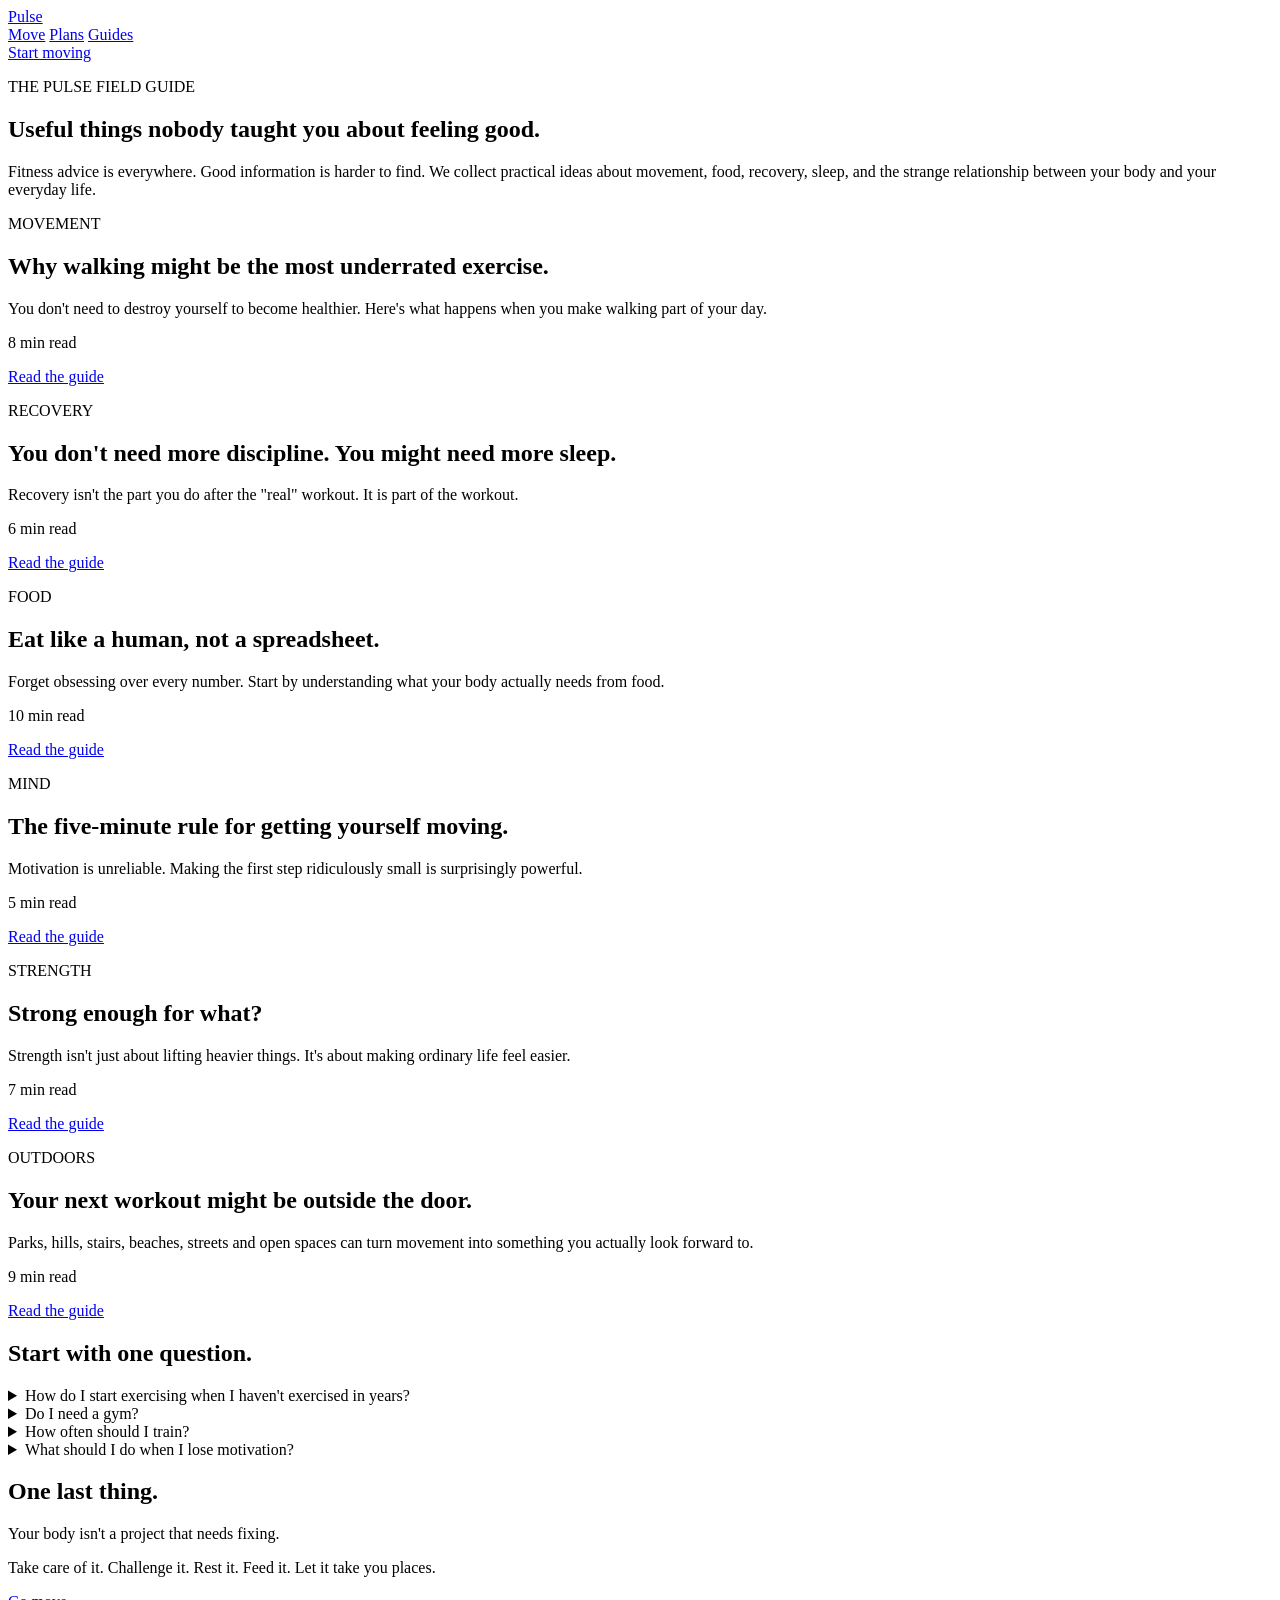
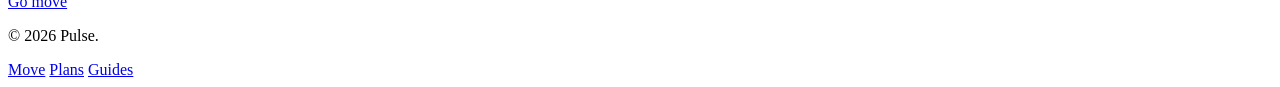
==== median-page/guides.html @ 2dcd07fc "add page move, plans & guide" ====
<!DOCTYPE html>
<html lang="en">
<head>
    <meta charset="UTF-8">
    <meta name="viewport" content="width=device-width, initial-scale=1.0">
    <title>Guides — Pulse</title>
</head>
<body>

    <header>
        <nav>
            <a href="index.html">Pulse</a>

            <div>
                <a href="move.html">Move</a>
                <a href="plans.html">Plans</a>
                <a href="guides.html">Guides</a>
            </div>

            <a href="plans.html">Start moving</a>
        </nav>
    </header>

    <main>

        <section>
            <p>THE PULSE FIELD GUIDE</p>
            <h1>Useful things nobody taught you about feeling good.</h1>
            <p>
                Fitness advice is everywhere. Good information is harder to find.
                We collect practical ideas about movement, food, recovery, sleep,
                and the strange relationship between your body and your everyday life.
            </p>
        </section>

        <section>
            <article>
                <p>MOVEMENT</p>
                <h2>Why walking might be the most underrated exercise.</h2>
                <p>
                    You don't need to destroy yourself to become healthier.
                    Here's what happens when you make walking part of your day.
                </p>
                <p>8 min read</p>
                <a href="#">Read the guide</a>
            </article>

            <article>
                <p>RECOVERY</p>
                <h2>You don't need more discipline. You might need more sleep.</h2>
                <p>
                    Recovery isn't the part you do after the "real" workout.
                    It is part of the workout.
                </p>
                <p>6 min read</p>
                <a href="#">Read the guide</a>
            </article>

            <article>
                <p>FOOD</p>
                <h2>Eat like a human, not a spreadsheet.</h2>
                <p>
                    Forget obsessing over every number. Start by understanding
                    what your body actually needs from food.
                </p>
                <p>10 min read</p>
                <a href="#">Read the guide</a>
            </article>

            <article>
                <p>MIND</p>
                <h2>The five-minute rule for getting yourself moving.</h2>
                <p>
                    Motivation is unreliable. Making the first step ridiculously
                    small is surprisingly powerful.
                </p>
                <p>5 min read</p>
                <a href="#">Read the guide</a>
            </article>

            <article>
                <p>STRENGTH</p>
                <h2>Strong enough for what?</h2>
                <p>
                    Strength isn't just about lifting heavier things.
                    It's about making ordinary life feel easier.
                </p>
                <p>7 min read</p>
                <a href="#">Read the guide</a>
            </article>

            <article>
                <p>OUTDOORS</p>
                <h2>Your next workout might be outside the door.</h2>
                <p>
                    Parks, hills, stairs, beaches, streets and open spaces
                    can turn movement into something you actually look forward to.
                </p>
                <p>9 min read</p>
                <a href="#">Read the guide</a>
            </article>
        </section>

        <section>
            <h2>Start with one question.</h2>

            <details>
                <summary>How do I start exercising when I haven't exercised in years?</summary>
                <p>
                    Start smaller than you think you need to. Walk, stretch,
                    explore basic movements, and gradually increase the amount
                    of activity your body can comfortably handle.
                </p>
            </details>

            <details>
                <summary>Do I need a gym?</summary>
                <p>
                    No. A gym can be useful, but strength, mobility, endurance,
                    and general movement can be developed in many different environments.
                </p>
            </details>

            <details>
                <summary>How often should I train?</summary>
                <p>
                    There isn't one schedule that works for everyone. Your available
                    time, experience, goals, recovery, and current fitness level all matter.
                </p>
            </details>

            <details>
                <summary>What should I do when I lose motivation?</summary>
                <p>
                    Make the next action smaller. Put on your shoes. Walk for five minutes.
                    Stretch while listening to a song. You don't have to feel motivated
                    before you begin.
                </p>
            </details>
        </section>

        <section>
            <h2>One last thing.</h2>
            <p>
                Your body isn't a project that needs fixing.
            </p>
            <p>
                Take care of it. Challenge it. Rest it. Feed it.
                Let it take you places.
            </p>

            <a href="move.html">Go move</a>
        </section>

    </main>

    <footer>
        <p>&copy; 2026 Pulse.</p>

        <nav>
            <a href="move.html">Move</a>
            <a href="plans.html">Plans</a>
            <a href="guides.html">Guides</a>
        </nav>
    </footer>

</body>
</html>
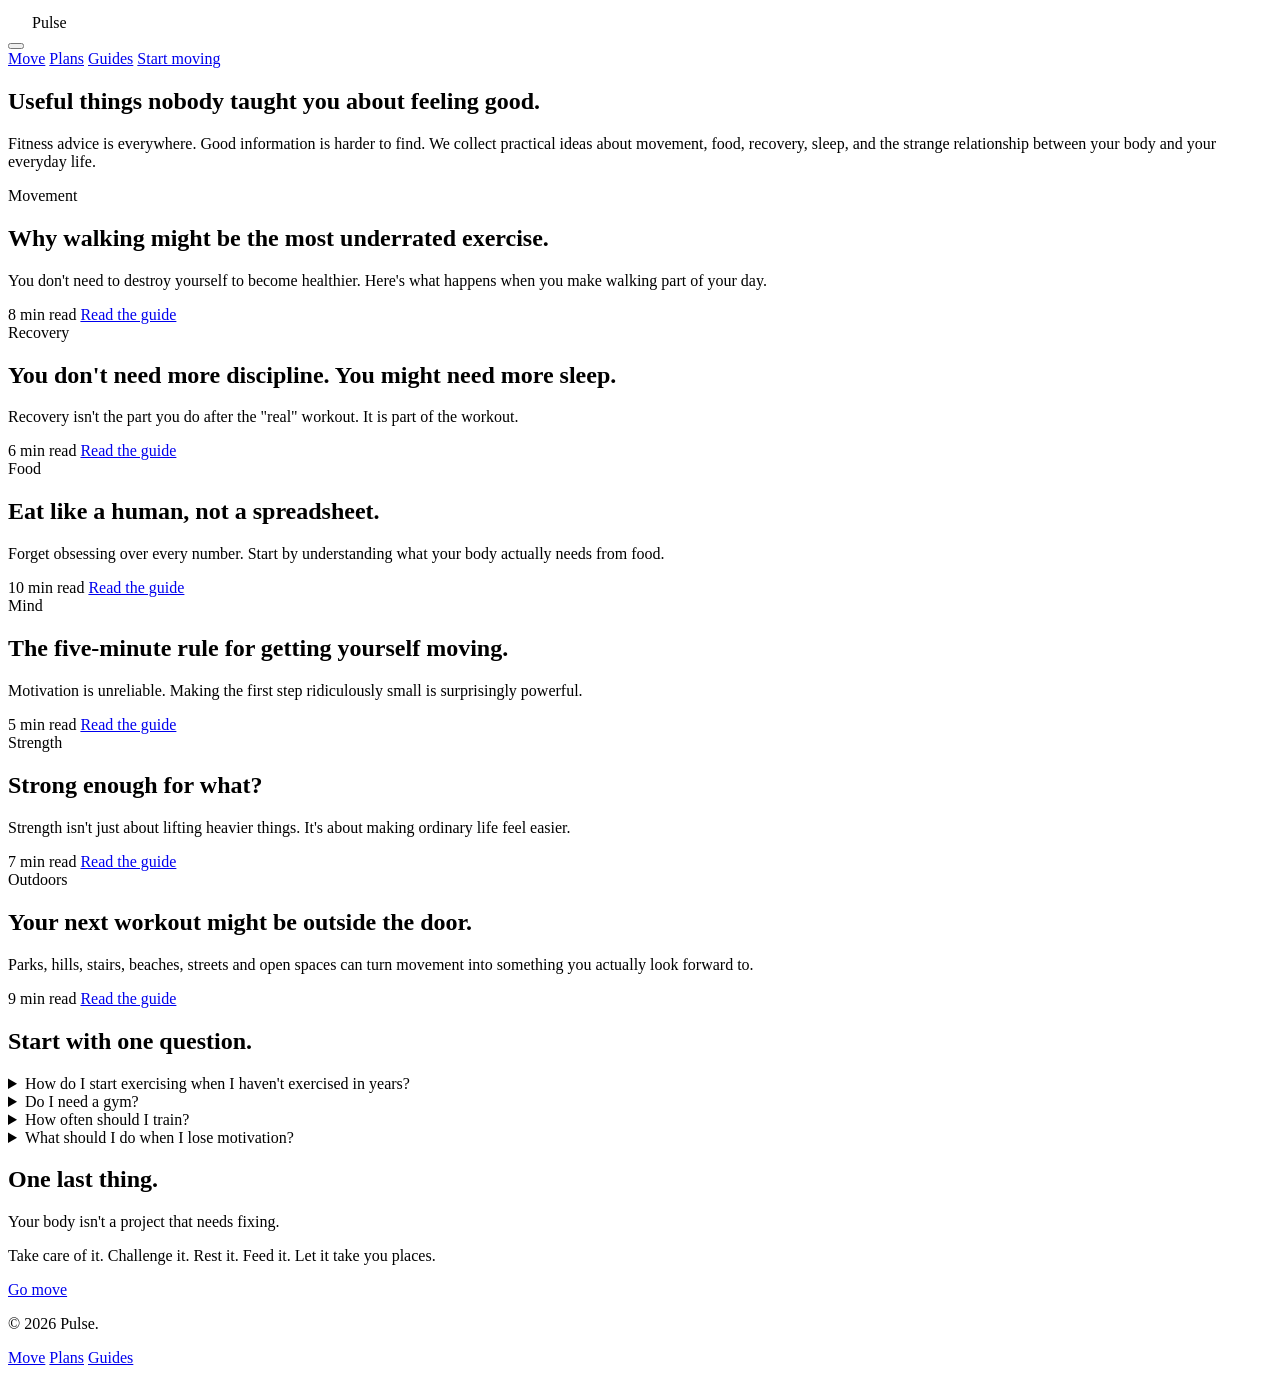
==== commit 2c923b31: "critique guides.html" ====
--- a/median-page/guides.html
+++ b/median-page/guides.html
@@ -4,159 +4,191 @@
     <meta charset="UTF-8">
     <meta name="viewport" content="width=device-width, initial-scale=1.0">
     <title>Guides — Pulse</title>
+    <link rel="preconnect" href="https://fonts.googleapis.com" />
+    <link rel="preconnect" href="https://fonts.gstatic.com" crossorigin />
+    <link href="https://fonts.googleapis.com/css2?family=Space+Grotesk:wght@500;700&family=Inter:wght@400;500;600&family=IBM+Plex+Mono:wght@500&display=swap" rel="stylesheet" />
+    <link rel="stylesheet" href="styles.css" />
 </head>
 <body>
 
-    <header>
+    <header class="wrap">
         <nav>
-            <a href="index.html">Pulse</a>
-
-            <div>
+      <div class="logo">
+        <svg width="20px" height="20px" viewBox="0 0 24 24" xmlns="http://www.w3.org/2000/svg" fill="none"><path stroke="#ffffff" stroke-linecap="round" stroke-linejoin="round" stroke-width="2" d="M3 12h4l3 7 4-14 3 7h4"/></svg>
+        Pulse
+      </div>
+
+            <button class="menu-toggle" aria-label="Toggle menu" aria-expanded="false">
+                <span></span>
+                <span></span>
+                <span></span>
+            </button>
+
+            <div class="nav-links">
                 <a href="move.html">Move</a>
                 <a href="plans.html">Plans</a>
-                <a href="guides.html">Guides</a>
-            </div>
-
-            <a href="plans.html">Start moving</a>
+                <a href="guides.html" aria-current="page">Guides</a>
+                <a href="plans.html" class="pill">Start moving</a>
+            </div>
         </nav>
     </header>
 
     <main>
 
-        <section>
-            <p>THE PULSE FIELD GUIDE</p>
-            <h1>Useful things nobody taught you about feeling good.</h1>
-            <p>
-                Fitness advice is everywhere. Good information is harder to find.
-                We collect practical ideas about movement, food, recovery, sleep,
-                and the strange relationship between your body and your everyday life.
-            </p>
-        </section>
-
-        <section>
-            <article>
-                <p>MOVEMENT</p>
-                <h2>Why walking might be the most underrated exercise.</h2>
+        <section class="hero">
+            <div class="wrap">
+                <h1>Useful things nobody taught you about feeling good.</h1>
                 <p>
-                    You don't need to destroy yourself to become healthier.
-                    Here's what happens when you make walking part of your day.
+                    Fitness advice is everywhere. Good information is harder to find.
+                    We collect practical ideas about movement, food, recovery, sleep,
+                    and the strange relationship between your body and your everyday life.
                 </p>
-                <p>8 min read</p>
-                <a href="#">Read the guide</a>
-            </article>
-
-            <article>
-                <p>RECOVERY</p>
-                <h2>You don't need more discipline. You might need more sleep.</h2>
+            </div>
+        </section>
+
+        <section class="wrap">
+            <div class="guides-grid">
+
+                <article class="guide-card guide-card--movement guide-card--featured">
+                    <span class="guide-card__category">Movement</span>
+                    <h2 class="guide-card__title">Why walking might be the most underrated exercise.</h2>
+                    <p class="guide-card__excerpt">
+                        You don't need to destroy yourself to become healthier.
+                        Here's what happens when you make walking part of your day.
+                    </p>
+                    <div class="guide-card__meta">
+                        <span class="guide-card__readtime">8 min read</span>
+                        <a href="#" class="guide-card__link">Read the guide</a>
+                    </div>
+                </article>
+
+                <article class="guide-card guide-card--recovery">
+                    <span class="guide-card__category">Recovery</span>
+                    <h2 class="guide-card__title">You don't need more discipline. You might need more sleep.</h2>
+                    <p class="guide-card__excerpt">
+                        Recovery isn't the part you do after the "real" workout.
+                        It is part of the workout.
+                    </p>
+                    <div class="guide-card__meta">
+                        <span class="guide-card__readtime">6 min read</span>
+                        <a href="#" class="guide-card__link">Read the guide</a>
+                    </div>
+                </article>
+
+                <article class="guide-card guide-card--food">
+                    <span class="guide-card__category">Food</span>
+                    <h2 class="guide-card__title">Eat like a human, not a spreadsheet.</h2>
+                    <p class="guide-card__excerpt">
+                        Forget obsessing over every number. Start by understanding
+                        what your body actually needs from food.
+                    </p>
+                    <div class="guide-card__meta">
+                        <span class="guide-card__readtime">10 min read</span>
+                        <a href="#" class="guide-card__link">Read the guide</a>
+                    </div>
+                </article>
+
+                <article class="guide-card guide-card--mind">
+                    <span class="guide-card__category">Mind</span>
+                    <h2 class="guide-card__title">The five-minute rule for getting yourself moving.</h2>
+                    <p class="guide-card__excerpt">
+                        Motivation is unreliable. Making the first step ridiculously
+                        small is surprisingly powerful.
+                    </p>
+                    <div class="guide-card__meta">
+                        <span class="guide-card__readtime">5 min read</span>
+                        <a href="#" class="guide-card__link">Read the guide</a>
+                    </div>
+                </article>
+
+                <article class="guide-card guide-card--strength">
+                    <span class="guide-card__category">Strength</span>
+                    <h2 class="guide-card__title">Strong enough for what?</h2>
+                    <p class="guide-card__excerpt">
+                        Strength isn't just about lifting heavier things.
+                        It's about making ordinary life feel easier.
+                    </p>
+                    <div class="guide-card__meta">
+                        <span class="guide-card__readtime">7 min read</span>
+                        <a href="#" class="guide-card__link">Read the guide</a>
+                    </div>
+                </article>
+
+                <article class="guide-card guide-card--outdoors">
+                    <span class="guide-card__category">Outdoors</span>
+                    <h2 class="guide-card__title">Your next workout might be outside the door.</h2>
+                    <p class="guide-card__excerpt">
+                        Parks, hills, stairs, beaches, streets and open spaces
+                        can turn movement into something you actually look forward to.
+                    </p>
+                    <div class="guide-card__meta">
+                        <span class="guide-card__readtime">9 min read</span>
+                        <a href="#" class="guide-card__link">Read the guide</a>
+                    </div>
+                </article>
+
+            </div>
+        </section>
+
+        <section class="faq-section">
+            <div class="wrap">
+                <h2>Start with one question.</h2>
+
+                <details class="faq-item">
+                    <summary>How do I start exercising when I haven't exercised in years?</summary>
+                    <p class="faq-item__answer">
+                        Start smaller than you think you need to. Walk, stretch,
+                        explore basic movements, and gradually increase the amount
+                        of activity your body can comfortably handle.
+                    </p>
+                </details>
+
+                <details class="faq-item">
+                    <summary>Do I need a gym?</summary>
+                    <p class="faq-item__answer">
+                        No. A gym can be useful, but strength, mobility, endurance,
+                        and general movement can be developed in many different environments.
+                    </p>
+                </details>
+
+                <details class="faq-item">
+                    <summary>How often should I train?</summary>
+                    <p class="faq-item__answer">
+                        There isn't one schedule that works for everyone. Your available
+                        time, experience, goals, recovery, and current fitness level all matter.
+                    </p>
+                </details>
+
+                <details class="faq-item">
+                    <summary>What should I do when I lose motivation?</summary>
+                    <p class="faq-item__answer">
+                        Make the next action smaller. Put on your shoes. Walk for five minutes.
+                        Stretch while listening to a song. You don't have to feel motivated
+                        before you begin.
+                    </p>
+                </details>
+            </div>
+        </section>
+
+        <section class="closing-section">
+            <div class="wrap">
+                <h2>One last thing.</h2>
+                <p class="highlight">
+                    Your body isn't a project that needs fixing.
+                </p>
                 <p>
-                    Recovery isn't the part you do after the "real" workout.
-                    It is part of the workout.
+                    Take care of it. Challenge it. Rest it. Feed it.
+                    Let it take you places.
                 </p>
-                <p>6 min read</p>
-                <a href="#">Read the guide</a>
-            </article>
-
-            <article>
-                <p>FOOD</p>
-                <h2>Eat like a human, not a spreadsheet.</h2>
-                <p>
-                    Forget obsessing over every number. Start by understanding
-                    what your body actually needs from food.
-                </p>
-                <p>10 min read</p>
-                <a href="#">Read the guide</a>
-            </article>
-
-            <article>
-                <p>MIND</p>
-                <h2>The five-minute rule for getting yourself moving.</h2>
-                <p>
-                    Motivation is unreliable. Making the first step ridiculously
-                    small is surprisingly powerful.
-                </p>
-                <p>5 min read</p>
-                <a href="#">Read the guide</a>
-            </article>
-
-            <article>
-                <p>STRENGTH</p>
-                <h2>Strong enough for what?</h2>
-                <p>
-                    Strength isn't just about lifting heavier things.
-                    It's about making ordinary life feel easier.
-                </p>
-                <p>7 min read</p>
-                <a href="#">Read the guide</a>
-            </article>
-
-            <article>
-                <p>OUTDOORS</p>
-                <h2>Your next workout might be outside the door.</h2>
-                <p>
-                    Parks, hills, stairs, beaches, streets and open spaces
-                    can turn movement into something you actually look forward to.
-                </p>
-                <p>9 min read</p>
-                <a href="#">Read the guide</a>
-            </article>
-        </section>
-
-        <section>
-            <h2>Start with one question.</h2>
-
-            <details>
-                <summary>How do I start exercising when I haven't exercised in years?</summary>
-                <p>
-                    Start smaller than you think you need to. Walk, stretch,
-                    explore basic movements, and gradually increase the amount
-                    of activity your body can comfortably handle.
-                </p>
-            </details>
-
-            <details>
-                <summary>Do I need a gym?</summary>
-                <p>
-                    No. A gym can be useful, but strength, mobility, endurance,
-                    and general movement can be developed in many different environments.
-                </p>
-            </details>
-
-            <details>
-                <summary>How often should I train?</summary>
-                <p>
-                    There isn't one schedule that works for everyone. Your available
-                    time, experience, goals, recovery, and current fitness level all matter.
-                </p>
-            </details>
-
-            <details>
-                <summary>What should I do when I lose motivation?</summary>
-                <p>
-                    Make the next action smaller. Put on your shoes. Walk for five minutes.
-                    Stretch while listening to a song. You don't have to feel motivated
-                    before you begin.
-                </p>
-            </details>
-        </section>
-
-        <section>
-            <h2>One last thing.</h2>
-            <p>
-                Your body isn't a project that needs fixing.
-            </p>
-            <p>
-                Take care of it. Challenge it. Rest it. Feed it.
-                Let it take you places.
-            </p>
-
-            <a href="move.html">Go move</a>
+
+                <a href="move.html" class="pill">Go move</a>
+            </div>
         </section>
 
     </main>
 
-    <footer>
+    <footer class="wrap">
         <p>&copy; 2026 Pulse.</p>
-
         <nav>
             <a href="move.html">Move</a>
             <a href="plans.html">Plans</a>
@@ -164,5 +196,30 @@
         </nav>
     </footer>
 
+    <script>
+        const toggle = document.querySelector('.menu-toggle');
+        const navLinks = document.querySelector('.nav-links');
+        
+        toggle.addEventListener('click', () => {
+            const isOpen = toggle.getAttribute('aria-expanded') === 'true';
+            toggle.setAttribute('aria-expanded', !isOpen);
+            navLinks.classList.toggle('open');
+        });
+
+        document.addEventListener('click', (e) => {
+            if (!toggle.contains(e.target) && !navLinks.contains(e.target)) {
+                toggle.setAttribute('aria-expanded', 'false');
+                navLinks.classList.remove('open');
+            }
+        });
+
+        document.addEventListener('keydown', (e) => {
+            if (e.key === 'Escape') {
+                toggle.setAttribute('aria-expanded', 'false');
+                navLinks.classList.remove('open');
+            }
+        });
+    </script>
+
 </body>
 </html>
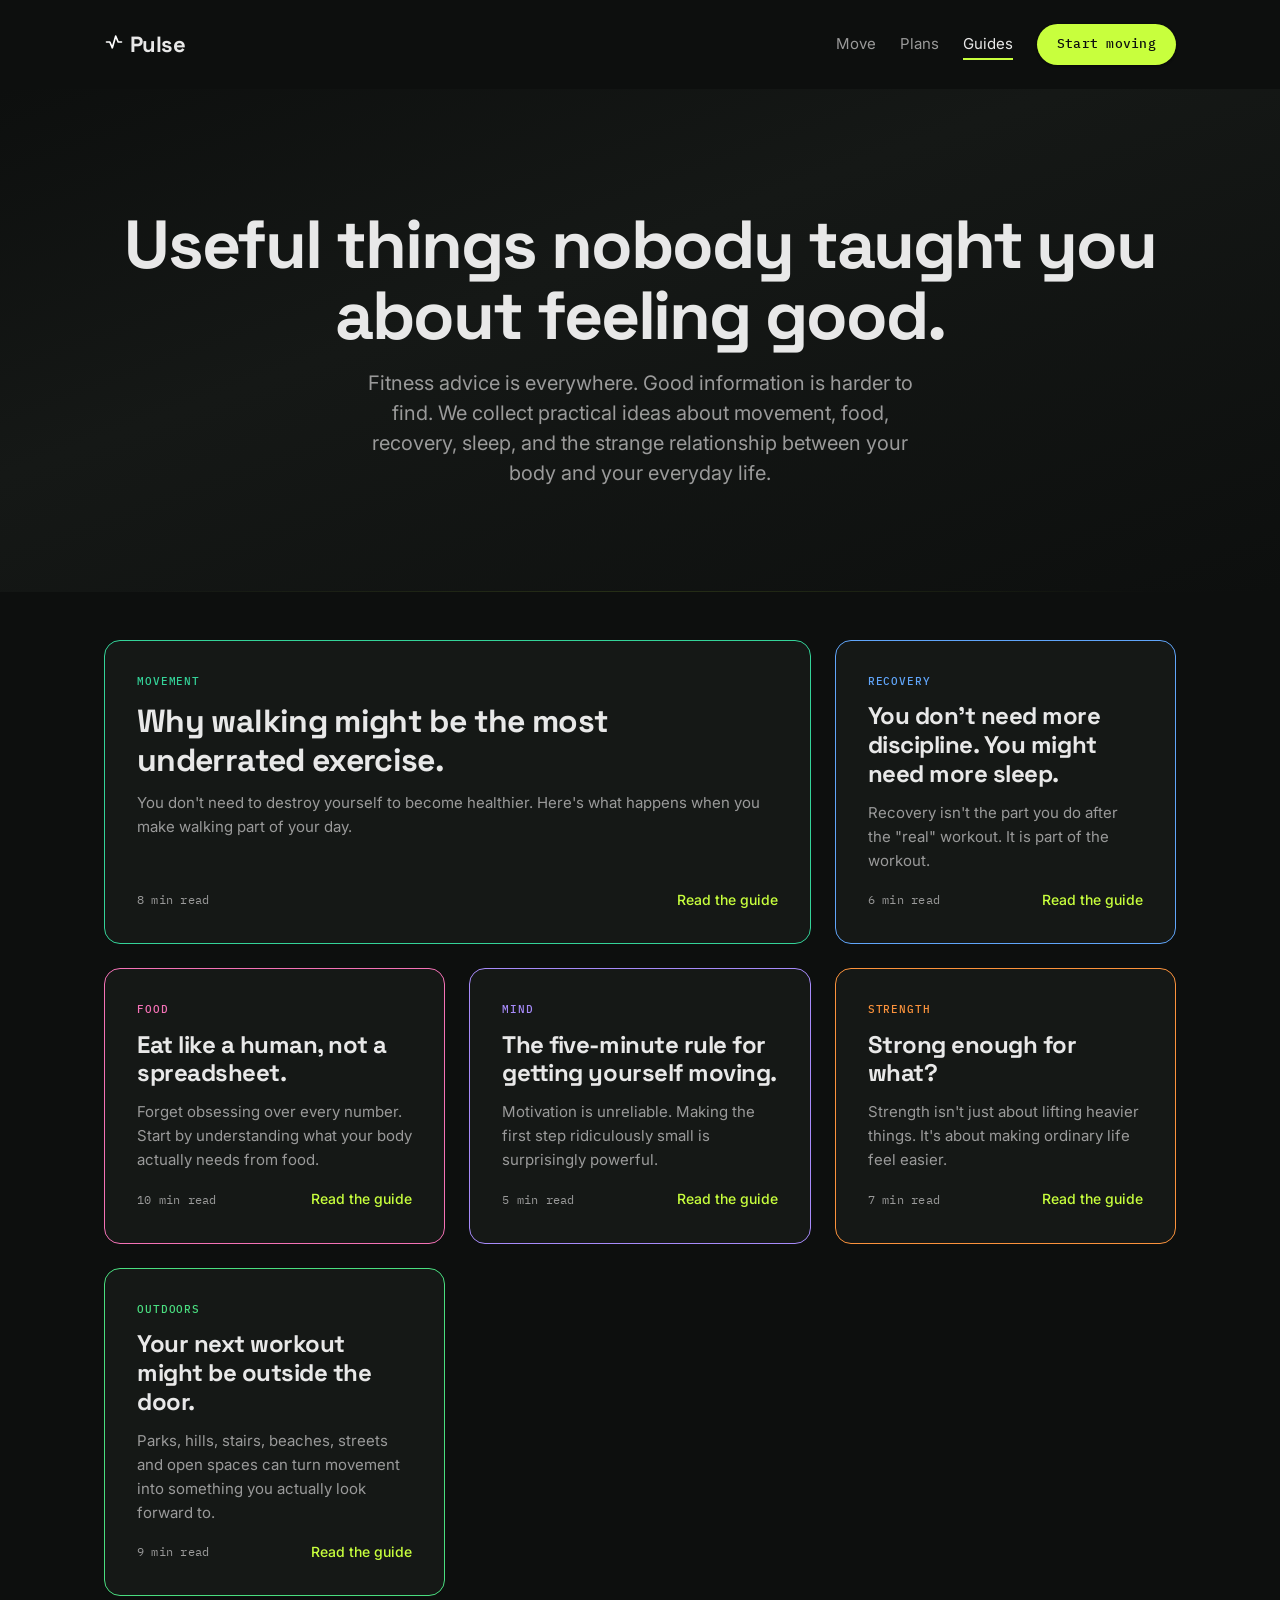
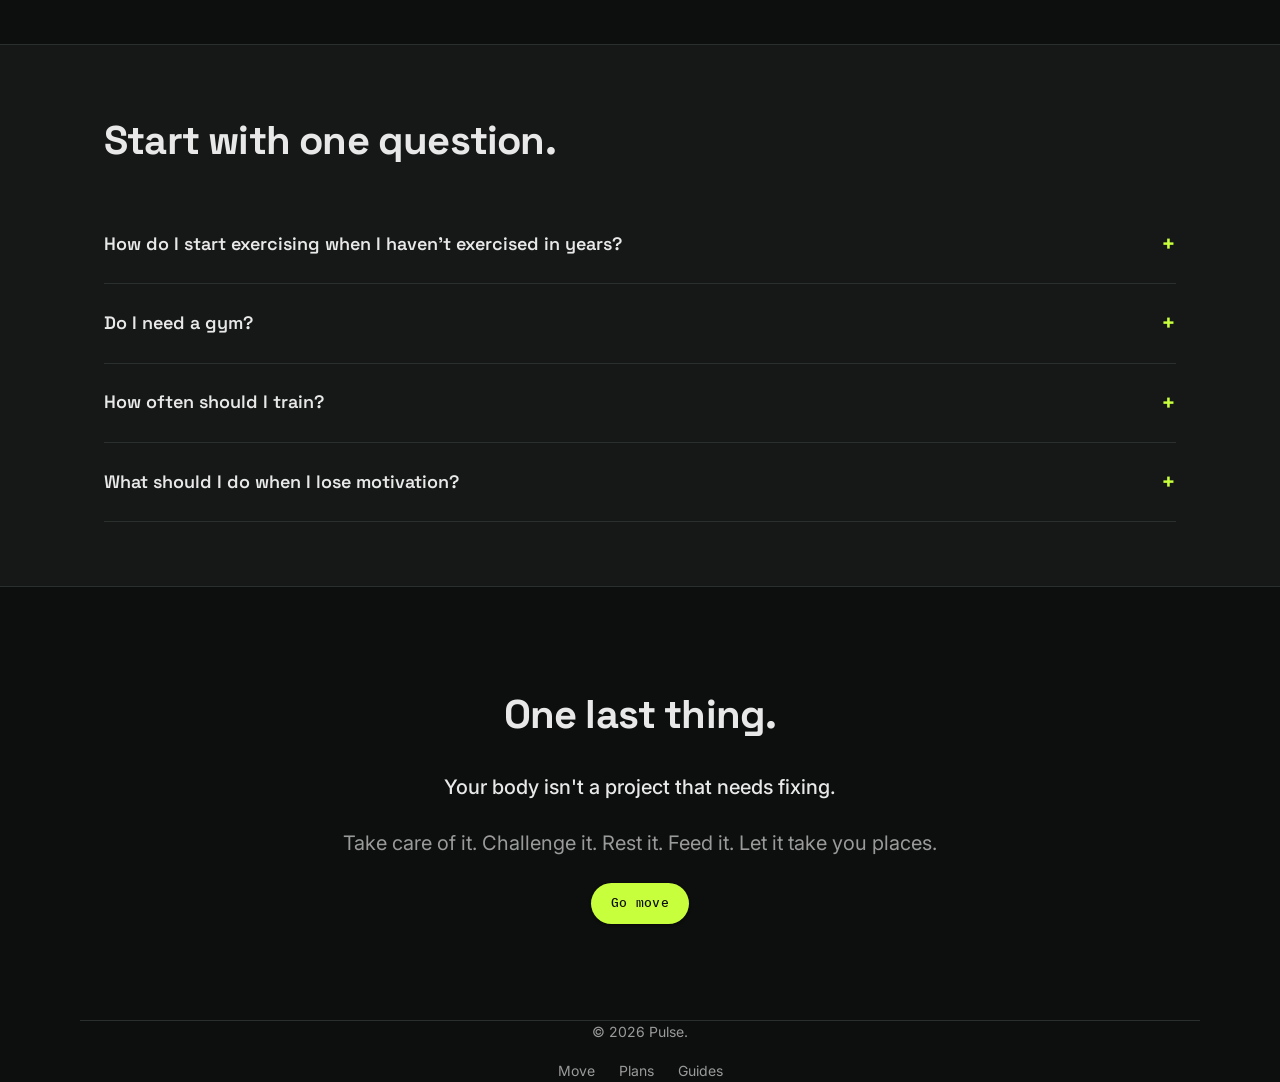
==== commit 1435ed8a: "pages navigation" ====
--- a/median-page/guides.html
+++ b/median-page/guides.html
@@ -1,225 +1,253 @@
-<!DOCTYPE html>
+<!doctype html>
 <html lang="en">
-<head>
-    <meta charset="UTF-8">
-    <meta name="viewport" content="width=device-width, initial-scale=1.0">
+  <head>
+    <meta charset="UTF-8" />
+    <meta name="viewport" content="width=device-width, initial-scale=1.0" />
     <title>Guides — Pulse</title>
     <link rel="preconnect" href="https://fonts.googleapis.com" />
     <link rel="preconnect" href="https://fonts.gstatic.com" crossorigin />
-    <link href="https://fonts.googleapis.com/css2?family=Space+Grotesk:wght@500;700&family=Inter:wght@400;500;600&family=IBM+Plex+Mono:wght@500&display=swap" rel="stylesheet" />
+    <link
+      href="https://fonts.googleapis.com/css2?family=Space+Grotesk:wght@500;700&family=Inter:wght@400;500;600&family=IBM+Plex+Mono:wght@500&display=swap"
+      rel="stylesheet"
+    />
     <link rel="stylesheet" href="styles.css" />
-</head>
-<body>
-
+  </head>
+  <body>
     <header class="wrap">
-        <nav>
-      <div class="logo">
-        <svg width="20px" height="20px" viewBox="0 0 24 24" xmlns="http://www.w3.org/2000/svg" fill="none"><path stroke="#ffffff" stroke-linecap="round" stroke-linejoin="round" stroke-width="2" d="M3 12h4l3 7 4-14 3 7h4"/></svg>
-        Pulse
-      </div>
-
-            <button class="menu-toggle" aria-label="Toggle menu" aria-expanded="false">
-                <span></span>
-                <span></span>
-                <span></span>
-            </button>
-
-            <div class="nav-links">
-                <a href="move.html">Move</a>
-                <a href="plans.html">Plans</a>
-                <a href="guides.html" aria-current="page">Guides</a>
-                <a href="plans.html" class="pill">Start moving</a>
-            </div>
-        </nav>
+      <nav>
+        <a href="index.html">
+          <div class="logo">
+            <svg
+              width="20px"
+              height="20px"
+              viewBox="0 0 24 24"
+              xmlns="http://www.w3.org/2000/svg"
+              fill="none"
+            >
+              <path
+                stroke="#ffffff"
+                stroke-linecap="round"
+                stroke-linejoin="round"
+                stroke-width="2"
+                d="M3 12h4l3 7 4-14 3 7h4"
+              />
+            </svg>
+            Pulse
+          </div>
+        </a>
+
+        <button
+          class="menu-toggle"
+          aria-label="Toggle menu"
+          aria-expanded="false"
+        >
+          <span></span>
+          <span></span>
+          <span></span>
+        </button>
+
+        <div class="nav-links">
+          <a href="move.html">Move</a>
+          <a href="plans.html">Plans</a>
+          <a href="guides.html" aria-current="page">Guides</a>
+          <a href="plans.html" class="pill">Start moving</a>
+        </div>
+      </nav>
     </header>
 
     <main>
-
-        <section class="hero">
-            <div class="wrap">
-                <h1>Useful things nobody taught you about feeling good.</h1>
-                <p>
-                    Fitness advice is everywhere. Good information is harder to find.
-                    We collect practical ideas about movement, food, recovery, sleep,
-                    and the strange relationship between your body and your everyday life.
-                </p>
-            </div>
-        </section>
-
-        <section class="wrap">
-            <div class="guides-grid">
-
-                <article class="guide-card guide-card--movement guide-card--featured">
-                    <span class="guide-card__category">Movement</span>
-                    <h2 class="guide-card__title">Why walking might be the most underrated exercise.</h2>
-                    <p class="guide-card__excerpt">
-                        You don't need to destroy yourself to become healthier.
-                        Here's what happens when you make walking part of your day.
-                    </p>
-                    <div class="guide-card__meta">
-                        <span class="guide-card__readtime">8 min read</span>
-                        <a href="#" class="guide-card__link">Read the guide</a>
-                    </div>
-                </article>
-
-                <article class="guide-card guide-card--recovery">
-                    <span class="guide-card__category">Recovery</span>
-                    <h2 class="guide-card__title">You don't need more discipline. You might need more sleep.</h2>
-                    <p class="guide-card__excerpt">
-                        Recovery isn't the part you do after the "real" workout.
-                        It is part of the workout.
-                    </p>
-                    <div class="guide-card__meta">
-                        <span class="guide-card__readtime">6 min read</span>
-                        <a href="#" class="guide-card__link">Read the guide</a>
-                    </div>
-                </article>
-
-                <article class="guide-card guide-card--food">
-                    <span class="guide-card__category">Food</span>
-                    <h2 class="guide-card__title">Eat like a human, not a spreadsheet.</h2>
-                    <p class="guide-card__excerpt">
-                        Forget obsessing over every number. Start by understanding
-                        what your body actually needs from food.
-                    </p>
-                    <div class="guide-card__meta">
-                        <span class="guide-card__readtime">10 min read</span>
-                        <a href="#" class="guide-card__link">Read the guide</a>
-                    </div>
-                </article>
-
-                <article class="guide-card guide-card--mind">
-                    <span class="guide-card__category">Mind</span>
-                    <h2 class="guide-card__title">The five-minute rule for getting yourself moving.</h2>
-                    <p class="guide-card__excerpt">
-                        Motivation is unreliable. Making the first step ridiculously
-                        small is surprisingly powerful.
-                    </p>
-                    <div class="guide-card__meta">
-                        <span class="guide-card__readtime">5 min read</span>
-                        <a href="#" class="guide-card__link">Read the guide</a>
-                    </div>
-                </article>
-
-                <article class="guide-card guide-card--strength">
-                    <span class="guide-card__category">Strength</span>
-                    <h2 class="guide-card__title">Strong enough for what?</h2>
-                    <p class="guide-card__excerpt">
-                        Strength isn't just about lifting heavier things.
-                        It's about making ordinary life feel easier.
-                    </p>
-                    <div class="guide-card__meta">
-                        <span class="guide-card__readtime">7 min read</span>
-                        <a href="#" class="guide-card__link">Read the guide</a>
-                    </div>
-                </article>
-
-                <article class="guide-card guide-card--outdoors">
-                    <span class="guide-card__category">Outdoors</span>
-                    <h2 class="guide-card__title">Your next workout might be outside the door.</h2>
-                    <p class="guide-card__excerpt">
-                        Parks, hills, stairs, beaches, streets and open spaces
-                        can turn movement into something you actually look forward to.
-                    </p>
-                    <div class="guide-card__meta">
-                        <span class="guide-card__readtime">9 min read</span>
-                        <a href="#" class="guide-card__link">Read the guide</a>
-                    </div>
-                </article>
-
-            </div>
-        </section>
-
-        <section class="faq-section">
-            <div class="wrap">
-                <h2>Start with one question.</h2>
-
-                <details class="faq-item">
-                    <summary>How do I start exercising when I haven't exercised in years?</summary>
-                    <p class="faq-item__answer">
-                        Start smaller than you think you need to. Walk, stretch,
-                        explore basic movements, and gradually increase the amount
-                        of activity your body can comfortably handle.
-                    </p>
-                </details>
-
-                <details class="faq-item">
-                    <summary>Do I need a gym?</summary>
-                    <p class="faq-item__answer">
-                        No. A gym can be useful, but strength, mobility, endurance,
-                        and general movement can be developed in many different environments.
-                    </p>
-                </details>
-
-                <details class="faq-item">
-                    <summary>How often should I train?</summary>
-                    <p class="faq-item__answer">
-                        There isn't one schedule that works for everyone. Your available
-                        time, experience, goals, recovery, and current fitness level all matter.
-                    </p>
-                </details>
-
-                <details class="faq-item">
-                    <summary>What should I do when I lose motivation?</summary>
-                    <p class="faq-item__answer">
-                        Make the next action smaller. Put on your shoes. Walk for five minutes.
-                        Stretch while listening to a song. You don't have to feel motivated
-                        before you begin.
-                    </p>
-                </details>
-            </div>
-        </section>
-
-        <section class="closing-section">
-            <div class="wrap">
-                <h2>One last thing.</h2>
-                <p class="highlight">
-                    Your body isn't a project that needs fixing.
-                </p>
-                <p>
-                    Take care of it. Challenge it. Rest it. Feed it.
-                    Let it take you places.
-                </p>
-
-                <a href="move.html" class="pill">Go move</a>
-            </div>
-        </section>
-
+      <section class="hero">
+        <div class="wrap">
+          <h1>Useful things nobody taught you about feeling good.</h1>
+          <p>
+            Fitness advice is everywhere. Good information is harder to find. We
+            collect practical ideas about movement, food, recovery, sleep, and
+            the strange relationship between your body and your everyday life.
+          </p>
+        </div>
+      </section>
+
+      <section class="wrap">
+        <div class="guides-grid">
+          <article class="guide-card guide-card--movement guide-card--featured">
+            <span class="guide-card__category">Movement</span>
+            <h2 class="guide-card__title">
+              Why walking might be the most underrated exercise.
+            </h2>
+            <p class="guide-card__excerpt">
+              You don't need to destroy yourself to become healthier. Here's
+              what happens when you make walking part of your day.
+            </p>
+            <div class="guide-card__meta">
+              <span class="guide-card__readtime">8 min read</span>
+              <a href="#" class="guide-card__link">Read the guide</a>
+            </div>
+          </article>
+
+          <article class="guide-card guide-card--recovery">
+            <span class="guide-card__category">Recovery</span>
+            <h2 class="guide-card__title">
+              You don't need more discipline. You might need more sleep.
+            </h2>
+            <p class="guide-card__excerpt">
+              Recovery isn't the part you do after the "real" workout. It is
+              part of the workout.
+            </p>
+            <div class="guide-card__meta">
+              <span class="guide-card__readtime">6 min read</span>
+              <a href="#" class="guide-card__link">Read the guide</a>
+            </div>
+          </article>
+
+          <article class="guide-card guide-card--food">
+            <span class="guide-card__category">Food</span>
+            <h2 class="guide-card__title">
+              Eat like a human, not a spreadsheet.
+            </h2>
+            <p class="guide-card__excerpt">
+              Forget obsessing over every number. Start by understanding what
+              your body actually needs from food.
+            </p>
+            <div class="guide-card__meta">
+              <span class="guide-card__readtime">10 min read</span>
+              <a href="#" class="guide-card__link">Read the guide</a>
+            </div>
+          </article>
+
+          <article class="guide-card guide-card--mind">
+            <span class="guide-card__category">Mind</span>
+            <h2 class="guide-card__title">
+              The five-minute rule for getting yourself moving.
+            </h2>
+            <p class="guide-card__excerpt">
+              Motivation is unreliable. Making the first step ridiculously small
+              is surprisingly powerful.
+            </p>
+            <div class="guide-card__meta">
+              <span class="guide-card__readtime">5 min read</span>
+              <a href="#" class="guide-card__link">Read the guide</a>
+            </div>
+          </article>
+
+          <article class="guide-card guide-card--strength">
+            <span class="guide-card__category">Strength</span>
+            <h2 class="guide-card__title">Strong enough for what?</h2>
+            <p class="guide-card__excerpt">
+              Strength isn't just about lifting heavier things. It's about
+              making ordinary life feel easier.
+            </p>
+            <div class="guide-card__meta">
+              <span class="guide-card__readtime">7 min read</span>
+              <a href="#" class="guide-card__link">Read the guide</a>
+            </div>
+          </article>
+
+          <article class="guide-card guide-card--outdoors">
+            <span class="guide-card__category">Outdoors</span>
+            <h2 class="guide-card__title">
+              Your next workout might be outside the door.
+            </h2>
+            <p class="guide-card__excerpt">
+              Parks, hills, stairs, beaches, streets and open spaces can turn
+              movement into something you actually look forward to.
+            </p>
+            <div class="guide-card__meta">
+              <span class="guide-card__readtime">9 min read</span>
+              <a href="#" class="guide-card__link">Read the guide</a>
+            </div>
+          </article>
+        </div>
+      </section>
+
+      <section class="faq-section">
+        <div class="wrap">
+          <h2>Start with one question.</h2>
+
+          <details class="faq-item">
+            <summary>
+              How do I start exercising when I haven't exercised in years?
+            </summary>
+            <p class="faq-item__answer">
+              Start smaller than you think you need to. Walk, stretch, explore
+              basic movements, and gradually increase the amount of activity
+              your body can comfortably handle.
+            </p>
+          </details>
+
+          <details class="faq-item">
+            <summary>Do I need a gym?</summary>
+            <p class="faq-item__answer">
+              No. A gym can be useful, but strength, mobility, endurance, and
+              general movement can be developed in many different environments.
+            </p>
+          </details>
+
+          <details class="faq-item">
+            <summary>How often should I train?</summary>
+            <p class="faq-item__answer">
+              There isn't one schedule that works for everyone. Your available
+              time, experience, goals, recovery, and current fitness level all
+              matter.
+            </p>
+          </details>
+
+          <details class="faq-item">
+            <summary>What should I do when I lose motivation?</summary>
+            <p class="faq-item__answer">
+              Make the next action smaller. Put on your shoes. Walk for five
+              minutes. Stretch while listening to a song. You don't have to feel
+              motivated before you begin.
+            </p>
+          </details>
+        </div>
+      </section>
+
+      <section class="closing-section">
+        <div class="wrap">
+          <h2>One last thing.</h2>
+          <p class="highlight">Your body isn't a project that needs fixing.</p>
+          <p>
+            Take care of it. Challenge it. Rest it. Feed it. Let it take you
+            places.
+          </p>
+
+          <a href="move.html" class="pill">Go move</a>
+        </div>
+      </section>
     </main>
 
     <footer class="wrap">
-        <p>&copy; 2026 Pulse.</p>
-        <nav>
-            <a href="move.html">Move</a>
-            <a href="plans.html">Plans</a>
-            <a href="guides.html">Guides</a>
-        </nav>
+      <p>&copy; 2026 Pulse.</p>
+      <nav>
+        <a href="move.html">Move</a>
+        <a href="plans.html">Plans</a>
+        <a href="guides.html">Guides</a>
+      </nav>
     </footer>
 
     <script>
-        const toggle = document.querySelector('.menu-toggle');
-        const navLinks = document.querySelector('.nav-links');
-        
-        toggle.addEventListener('click', () => {
-            const isOpen = toggle.getAttribute('aria-expanded') === 'true';
-            toggle.setAttribute('aria-expanded', !isOpen);
-            navLinks.classList.toggle('open');
-        });
-
-        document.addEventListener('click', (e) => {
-            if (!toggle.contains(e.target) && !navLinks.contains(e.target)) {
-                toggle.setAttribute('aria-expanded', 'false');
-                navLinks.classList.remove('open');
-            }
-        });
-
-        document.addEventListener('keydown', (e) => {
-            if (e.key === 'Escape') {
-                toggle.setAttribute('aria-expanded', 'false');
-                navLinks.classList.remove('open');
-            }
-        });
+      const toggle = document.querySelector(".menu-toggle");
+      const navLinks = document.querySelector(".nav-links");
+
+      toggle.addEventListener("click", () => {
+        const isOpen = toggle.getAttribute("aria-expanded") === "true";
+        toggle.setAttribute("aria-expanded", !isOpen);
+        navLinks.classList.toggle("open");
+      });
+
+      document.addEventListener("click", (e) => {
+        if (!toggle.contains(e.target) && !navLinks.contains(e.target)) {
+          toggle.setAttribute("aria-expanded", "false");
+          navLinks.classList.remove("open");
+        }
+      });
+
+      document.addEventListener("keydown", (e) => {
+        if (e.key === "Escape") {
+          toggle.setAttribute("aria-expanded", "false");
+          navLinks.classList.remove("open");
+        }
+      });
     </script>
-
-</body>
-</html>+  </body>
+</html>
--- a/median-page/styles.css
+++ b/median-page/styles.css
@@ -0,0 +1,511 @@
+/* Pulse Design System - Shared Styles */
+:root {
+  --bg: #0d0f0e;
+  --bg-hero: linear-gradient(160deg, #0d0f0e 0%, #151816 40%, #0d0f0e 100%);
+  --ink: #e8e8e8;
+  --muted: #9a9a9a;
+  --accent: #c8ff3d;
+  --accent-dim: #a3d632;
+  --accent-subtle: rgba(200, 255, 61, 0.08);
+  --surface: #151816;
+  --surface-raised: #1a1e1c;
+  --border: #2a302c;
+  --border-accent: rgba(200, 255, 61, 0.2);
+  --card: #151816;
+  --shadow-sm: 0 1px 3px rgba(0,0,0,0.3), 0 1px 2px rgba(0,0,0,0.2);
+  --shadow-md: 0 4px 12px rgba(0,0,0,0.4), 0 2px 4px rgba(0,0,0,0.2);
+  --shadow-lg: 0 12px 32px rgba(0,0,0,0.5), 0 4px 8px rgba(0,0,0,0.3);
+  --shadow-accent: 0 4px 20px rgba(200, 255, 61, 0.2);
+  --card-speed-accent: #34d399;
+  --card-speed-glow: rgba(52, 211, 153, 0.15);
+  --card-secure-accent: #60a5fa;
+  --card-secure-glow: rgba(96, 165, 250, 0.15);
+  --card-scale-accent: #f472b6;
+  --card-scale-glow: rgba(244, 114, 182, 0.15);
+  --card-movement-accent: #34d399;
+  --card-recovery-accent: #60a5fa;
+  --card-food-accent: #f472b6;
+  --card-mind-accent: #a78bfa;
+  --card-strength-accent: #fb923c;
+  --card-outdoors-accent: #4ade80;
+  --section-divider: linear-gradient(90deg, transparent, rgba(200, 255, 61, 0.12), transparent);
+}
+
+*, *::before, *::after { box-sizing: border-box; margin: 0; padding: 0; }
+
+body {
+  font-family: 'Inter', -apple-system, system-ui, sans-serif;
+  background: var(--bg);
+  color: var(--ink);
+  line-height: 1.6;
+  -webkit-font-smoothing: antialiased;
+  padding-top: env(safe-area-inset-top);
+  padding-bottom: env(safe-area-inset-bottom);
+}
+
+.wrap { max-width: 1120px; margin: 0 auto; padding: 0 24px; }
+
+/* --- Navigation --- */
+nav { display: flex; justify-content: space-between; align-items: center; padding: 24px 0; position: relative; }
+nav .logo { font-family: 'Space Grotesk', sans-serif; font-weight: 700; font-size: 22px; letter-spacing: -0.02em; color: var(--ink); text-decoration: none; }
+.nav-links { display: flex; align-items: center; gap: 24px; }
+nav a { color: var(--muted); text-decoration: none; font-size: 15px; transition: color 0.2s; position: relative; }
+nav a:hover { color: var(--ink); }
+nav a:not(.pill)::after {
+  content: '';
+  position: absolute;
+  bottom: -4px;
+  left: 0;
+  width: 0;
+  height: 2px;
+  background: var(--accent);
+  transition: width 0.2s ease;
+}
+nav a:not(.pill):hover::after { width: 100%; }
+nav a[aria-current="page"] { color: var(--ink); }
+nav a[aria-current="page"]::after { width: 100%; }
+
+.menu-toggle {
+  display: none;
+  background: none;
+  border: none;
+  cursor: pointer;
+  padding: 12px;
+  min-width: 44px;
+  min-height: 44px;
+  align-items: center;
+  justify-content: center;
+  z-index: 100;
+}
+.menu-toggle span {
+  display: block;
+  width: 22px;
+  height: 2px;
+  background: var(--ink);
+  border-radius: 2px;
+  transition: transform 0.3s ease, opacity 0.3s ease;
+}
+.menu-toggle span + span { margin-top: 5px; }
+.menu-toggle[aria-expanded="true"] span:nth-child(1) { transform: translateY(7px) rotate(45deg); }
+.menu-toggle[aria-expanded="true"] span:nth-child(2) { opacity: 0; }
+.menu-toggle[aria-expanded="true"] span:nth-child(3) { transform: translateY(-7px) rotate(-45deg); }
+
+.pill {
+  background: var(--accent);
+  color: #0d0f0e;
+  padding: 10px 20px;
+  border-radius: 999px;
+  font-family: 'IBM Plex Mono', monospace;
+  font-size: 13px;
+  font-weight: 500;
+  letter-spacing: 0.02em;
+  text-decoration: none;
+  display: inline-block;
+  transition: transform 0.2s, box-shadow 0.2s, background 0.2s;
+  box-shadow: var(--shadow-sm);
+}
+.pill:hover {
+  transform: translateY(-1px);
+  box-shadow: var(--shadow-accent);
+  background: var(--accent-dim);
+  color: #0d0f0e;
+}
+.pill:focus-visible {
+  outline: 2px solid var(--accent);
+  outline-offset: 2px;
+}
+
+/* --- Hero --- */
+.hero { text-align: center; padding: 96px 0 72px; background: var(--bg-hero); position: relative; }
+.hero::after {
+  content: '';
+  position: absolute;
+  bottom: 0;
+  left: 10%;
+  right: 10%;
+  height: 1px;
+  background: var(--section-divider);
+}
+.hero .eyebrow {
+  font-family: 'IBM Plex Mono', monospace;
+  color: var(--accent);
+  font-weight: 500;
+  font-size: 11px;
+  letter-spacing: .1em;
+  text-transform: uppercase;
+  display: inline-block;
+  padding: 6px 16px;
+  background: var(--accent-subtle);
+  border: 1px solid var(--border-accent);
+  border-radius: 999px;
+  margin-bottom: 8px;
+}
+.hero h1 {
+  font-family: 'Space Grotesk', sans-serif;
+  font-size: clamp(2.5rem, 6vw, 4.25rem);
+  font-weight: 700;
+  letter-spacing: -0.03em;
+  line-height: 1.05;
+  margin: 24px 0 16px;
+  color: var(--ink);
+}
+.hero p { font-size: clamp(1rem, 2vw, 1.25rem); color: var(--muted); max-width: 560px; margin: 0 auto 32px; line-height: 1.5; }
+
+/* --- Bento Grid --- */
+.features {
+  display: grid;
+  grid-template-columns: repeat(4, 1fr);
+  grid-template-rows: auto auto;
+  gap: 24px;
+  padding: 64px 0 80px;
+}
+.card {
+  background: var(--card);
+  border: 1px solid var(--border);
+  border-radius: 16px;
+  padding: 32px;
+  transition: transform 0.25s ease, box-shadow 0.25s ease, border-color 0.25s ease;
+  position: relative;
+  overflow: hidden;
+}
+.card::before {
+  content: '';
+  position: absolute;
+  top: 0;
+  left: 0;
+  right: 0;
+  height: 1px;
+  background: linear-gradient(90deg, transparent, var(--border-accent), transparent);
+  opacity: 0;
+  transition: opacity 0.25s ease;
+}
+.card:hover::before { opacity: 1; }
+
+/* Bento: speed card spans 2 cols */
+.card--speed { grid-column: span 2; text-align: left; }
+/* Bento: secure card is tall */
+.card--secure { grid-row: span 2; display: flex; flex-direction: column; justify-content: center; }
+/* Bento: scale card spans 2 cols */
+.card--scale { grid-column: span 2; text-align: left; }
+
+.card:hover { transform: translateY(-2px); box-shadow: var(--shadow-lg); }
+.card--speed:hover { border-color: var(--card-speed-accent); box-shadow: var(--shadow-lg), 0 0 0 1px var(--card-speed-accent); }
+.card--secure:hover { border-color: var(--card-secure-accent); box-shadow: var(--shadow-lg), 0 0 0 1px var(--card-secure-accent); }
+.card--scale:hover { border-color: var(--card-scale-accent); box-shadow: var(--shadow-lg), 0 0 0 1px var(--card-scale-accent); }
+
+.card .icon {
+  width: 48px;
+  height: 48px;
+  border-radius: 12px;
+  display: flex;
+  align-items: center;
+  justify-content: center;
+  margin-bottom: 16px;
+  transition: transform 0.25s ease;
+}
+.card:not(.card--speed):not(.card--scale) .icon { margin: 0 auto 16px; }
+.card:hover .icon { transform: scale(1.05); }
+.card--speed .icon { background: rgba(52, 211, 153, 0.12); border: 1px solid rgba(52, 211, 153, 0.2); }
+.card--secure .icon { background: rgba(96, 165, 250, 0.12); border: 1px solid rgba(96, 165, 250, 0.2); }
+.card--scale .icon { background: rgba(244, 114, 182, 0.12); border: 1px solid rgba(244, 114, 182, 0.2); }
+
+.card .icon svg { width: 24px; height: 24px; }
+
+.card h2 { font-size: 18px; font-weight: 600; margin-bottom: 8px; color: var(--ink); transition: color 0.2s; }
+.card--speed:hover h2 { color: var(--card-speed-accent); }
+.card--secure:hover h2 { color: var(--card-secure-accent); }
+.card--scale:hover h2 { color: var(--card-scale-accent); }
+.card p { color: var(--muted); font-size: 15px; line-height: 1.6; }
+
+.card .label {
+  font-family: 'IBM Plex Mono', monospace;
+  font-size: 11px;
+  font-weight: 500;
+  letter-spacing: 0.08em;
+  text-transform: uppercase;
+  color: var(--muted);
+  margin-bottom: 8px;
+  display: block;
+}
+
+/* --- Guides Page Specific --- */
+.guides-grid {
+  display: grid;
+  grid-template-columns: repeat(3, 1fr);
+  gap: 24px;
+  padding: 48px 0;
+}
+
+.guide-card {
+  background: var(--card);
+  border: 1px solid var(--border);
+  border-radius: 16px;
+  padding: 32px;
+  transition: transform 0.25s ease, box-shadow 0.25s ease, border-color 0.25s ease;
+  position: relative;
+  overflow: hidden;
+  display: flex;
+  flex-direction: column;
+}
+
+.guide-card::before {
+  content: '';
+  position: absolute;
+  top: 0;
+  left: 0;
+  right: 0;
+  height: 1px;
+  background: linear-gradient(90deg, transparent, var(--border-accent), transparent);
+  opacity: 0;
+  transition: opacity 0.25s ease;
+}
+
+.guide-card:hover::before { opacity: 1; }
+.guide-card:hover { transform: translateY(-2px); box-shadow: var(--shadow-lg); }
+
+/* Featured card spans 2 columns */
+.guide-card--featured { grid-column: span 2; }
+
+/* Category-specific accent colors */
+.guide-card--movement { border-color: var(--card-movement-accent); }
+.guide-card--movement:hover { box-shadow: var(--shadow-lg), 0 0 0 1px var(--card-movement-accent); }
+.guide-card--movement .guide-card__category { color: var(--card-movement-accent); }
+
+.guide-card--recovery { border-color: var(--card-recovery-accent); }
+.guide-card--recovery:hover { box-shadow: var(--shadow-lg), 0 0 0 1px var(--card-recovery-accent); }
+.guide-card--recovery .guide-card__category { color: var(--card-recovery-accent); }
+
+.guide-card--food { border-color: var(--card-food-accent); }
+.guide-card--food:hover { box-shadow: var(--shadow-lg), 0 0 0 1px var(--card-food-accent); }
+.guide-card--food .guide-card__category { color: var(--card-food-accent); }
+
+.guide-card--mind { border-color: var(--card-mind-accent); }
+.guide-card--mind:hover { box-shadow: var(--shadow-lg), 0 0 0 1px var(--card-mind-accent); }
+.guide-card--mind .guide-card__category { color: var(--card-mind-accent); }
+
+.guide-card--strength { border-color: var(--card-strength-accent); }
+.guide-card--strength:hover { box-shadow: var(--shadow-lg), 0 0 0 1px var(--card-strength-accent); }
+.guide-card--strength .guide-card__category { color: var(--card-strength-accent); }
+
+.guide-card--outdoors { border-color: var(--card-outdoors-accent); }
+.guide-card--outdoors:hover { box-shadow: var(--shadow-lg), 0 0 0 1px var(--card-outdoors-accent); }
+.guide-card--outdoors .guide-card__category { color: var(--card-outdoors-accent); }
+
+.guide-card__category {
+  font-family: 'IBM Plex Mono', monospace;
+  font-size: 11px;
+  font-weight: 500;
+  letter-spacing: 0.08em;
+  text-transform: uppercase;
+  margin-bottom: 12px;
+  display: block;
+}
+
+.guide-card__title {
+  font-family: 'Space Grotesk', sans-serif;
+  font-size: 1.5rem;
+  font-weight: 700;
+  letter-spacing: -0.02em;
+  color: var(--ink);
+  margin-bottom: 12px;
+  line-height: 1.2;
+}
+
+.guide-card--featured .guide-card__title {
+  font-size: clamp(1.5rem, 3vw, 2rem);
+}
+
+.guide-card__excerpt {
+  color: var(--muted);
+  font-size: 15px;
+  line-height: 1.6;
+  margin-bottom: 16px;
+  flex-grow: 1;
+}
+
+.guide-card__meta {
+  display: flex;
+  justify-content: space-between;
+  align-items: center;
+  margin-top: auto;
+}
+
+.guide-card__readtime {
+  font-family: 'IBM Plex Mono', monospace;
+  font-size: 12px;
+  color: var(--muted);
+  letter-spacing: 0.02em;
+}
+
+.guide-card__link {
+  color: var(--accent);
+  text-decoration: none;
+  font-size: 14px;
+  font-weight: 500;
+  transition: color 0.2s;
+}
+
+.guide-card__link:hover { color: var(--accent-dim); }
+.guide-card__link:focus-visible {
+  outline: 2px solid var(--accent);
+  outline-offset: 2px;
+}
+
+/* --- FAQ Section --- */
+.faq-section {
+  padding: 64px 0;
+  background: var(--surface);
+  border-top: 1px solid var(--border);
+  border-bottom: 1px solid var(--border);
+}
+
+.faq-section h2 {
+  font-family: 'Space Grotesk', sans-serif;
+  font-size: clamp(1.75rem, 4vw, 2.5rem);
+  font-weight: 700;
+  letter-spacing: -0.02em;
+  color: var(--ink);
+  margin-bottom: 32px;
+}
+
+.faq-item {
+  border-bottom: 1px solid var(--border);
+}
+
+.faq-item summary {
+  font-family: 'Space Grotesk', sans-serif;
+  font-size: 1.125rem;
+  font-weight: 600;
+  color: var(--ink);
+  padding: 20px 0;
+  cursor: pointer;
+  list-style: none;
+  display: flex;
+  justify-content: space-between;
+  align-items: center;
+  transition: color 0.2s;
+}
+
+.faq-item summary::-webkit-details-marker { display: none; }
+
+.faq-item summary::after {
+  content: '+';
+  font-size: 1.5rem;
+  color: var(--accent);
+  transition: transform 0.3s ease;
+}
+
+.faq-item[open] summary::after {
+  transform: rotate(45deg);
+}
+
+.faq-item summary:hover { color: var(--accent); }
+
+.faq-item__answer {
+  padding: 0 0 20px;
+  color: var(--muted);
+  line-height: 1.6;
+}
+
+/* --- Closing Section --- */
+.closing-section {
+  padding: 96px 0;
+  text-align: center;
+}
+
+.closing-section h2 {
+  font-family: 'Space Grotesk', sans-serif;
+  font-size: clamp(1.75rem, 4vw, 2.5rem);
+  font-weight: 700;
+  letter-spacing: -0.02em;
+  color: var(--ink);
+  margin-bottom: 24px;
+}
+
+.closing-section p {
+  color: var(--muted);
+  font-size: clamp(1rem, 2vw, 1.25rem);
+  max-width: 600px;
+  margin: 0 auto 24px;
+  line-height: 1.6;
+}
+
+.closing-section .highlight {
+  color: var(--ink);
+  font-weight: 500;
+}
+
+/* --- Footer --- */
+footer {
+  text-align: center;
+  padding: 48px 0;
+  color: var(--muted);
+  font-size: 14px;
+  border-top: 1px solid var(--border);
+}
+
+footer nav {
+  display: flex;
+  justify-content: center;
+  gap: 24px;
+  padding: 16px 0 0;
+}
+
+footer nav a {
+  color: var(--muted);
+  font-size: 14px;
+}
+
+footer nav a:hover {
+  color: var(--ink);
+}
+
+/* --- Accessibility --- */
+@media (prefers-reduced-motion: reduce) {
+  *, *::before, *::after {
+    animation-duration: 0.01ms !important;
+    animation-iteration-count: 1 !important;
+    transition-duration: 0.01ms !important;
+  }
+}
+
+:focus-visible {
+  outline: 2px solid var(--accent);
+  outline-offset: 2px;
+}
+
+/* --- Responsive --- */
+@media (max-width: 1023px) {
+  .features { grid-template-columns: repeat(2, 1fr); }
+  .card--speed { grid-column: span 2; }
+  .card--secure { grid-row: span 1; }
+  .card--scale { grid-column: span 2; }
+  .guides-grid { grid-template-columns: repeat(2, 1fr); }
+  .guide-card--featured { grid-column: span 2; }
+}
+
+@media (max-width: 767px) {
+  body { padding-top: env(safe-area-inset-top); padding-bottom: env(safe-area-inset-bottom); }
+  .menu-toggle { display: flex; }
+  .nav-links {
+    position: fixed;
+    top: 0;
+    right: -100%;
+    width: 280px;
+    height: 100vh;
+    background: var(--surface);
+    flex-direction: column;
+    align-items: flex-start;
+    padding: 80px 32px 32px;
+    gap: 24px;
+    transition: right 0.3s ease;
+    box-shadow: var(--shadow-lg);
+  }
+  .nav-links.open { right: 0; }
+  .nav-links a { font-size: 18px; }
+  .features { grid-template-columns: 1fr; padding: 48px 0; }
+  .card--speed, .card--scale { grid-column: span 1; }
+  .guides-grid { grid-template-columns: 1fr; }
+  .guide-card--featured { grid-column: span 1; }
+  .hero { padding: 72px 0 56px; }
+}
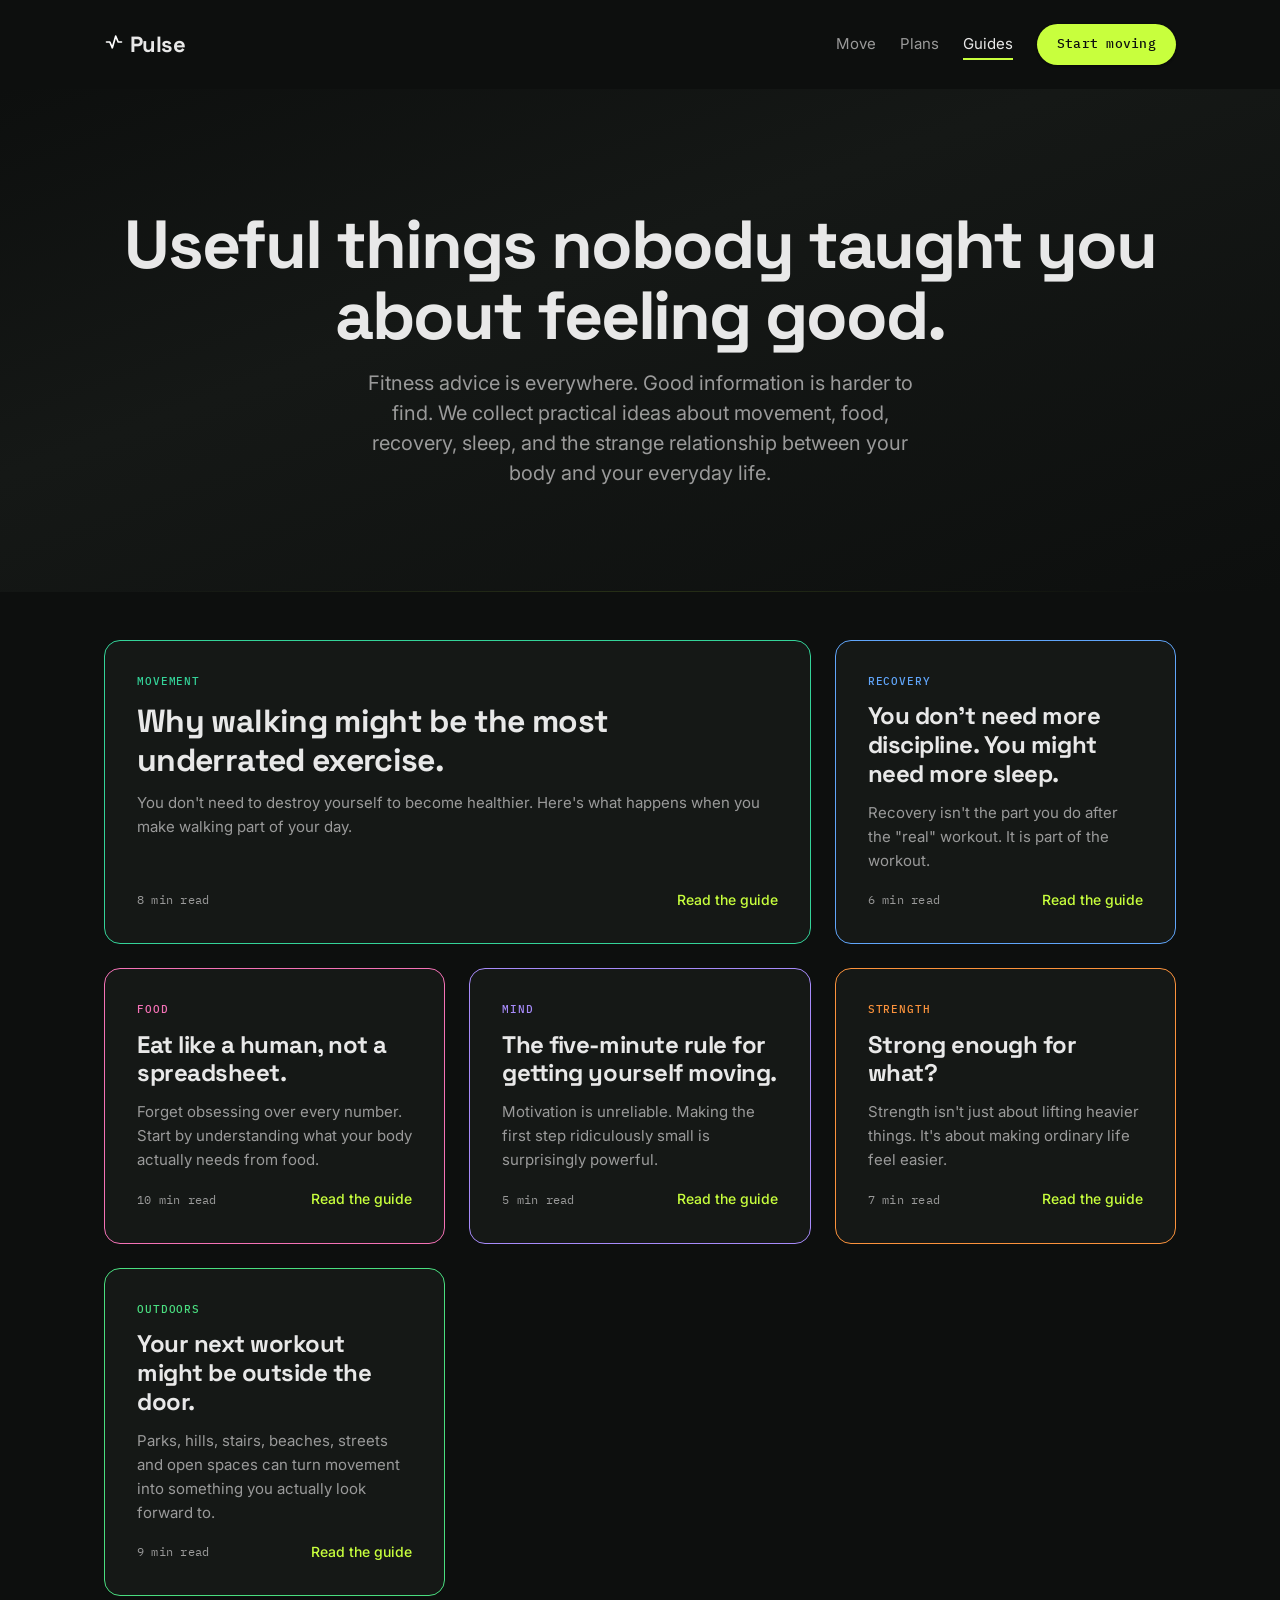
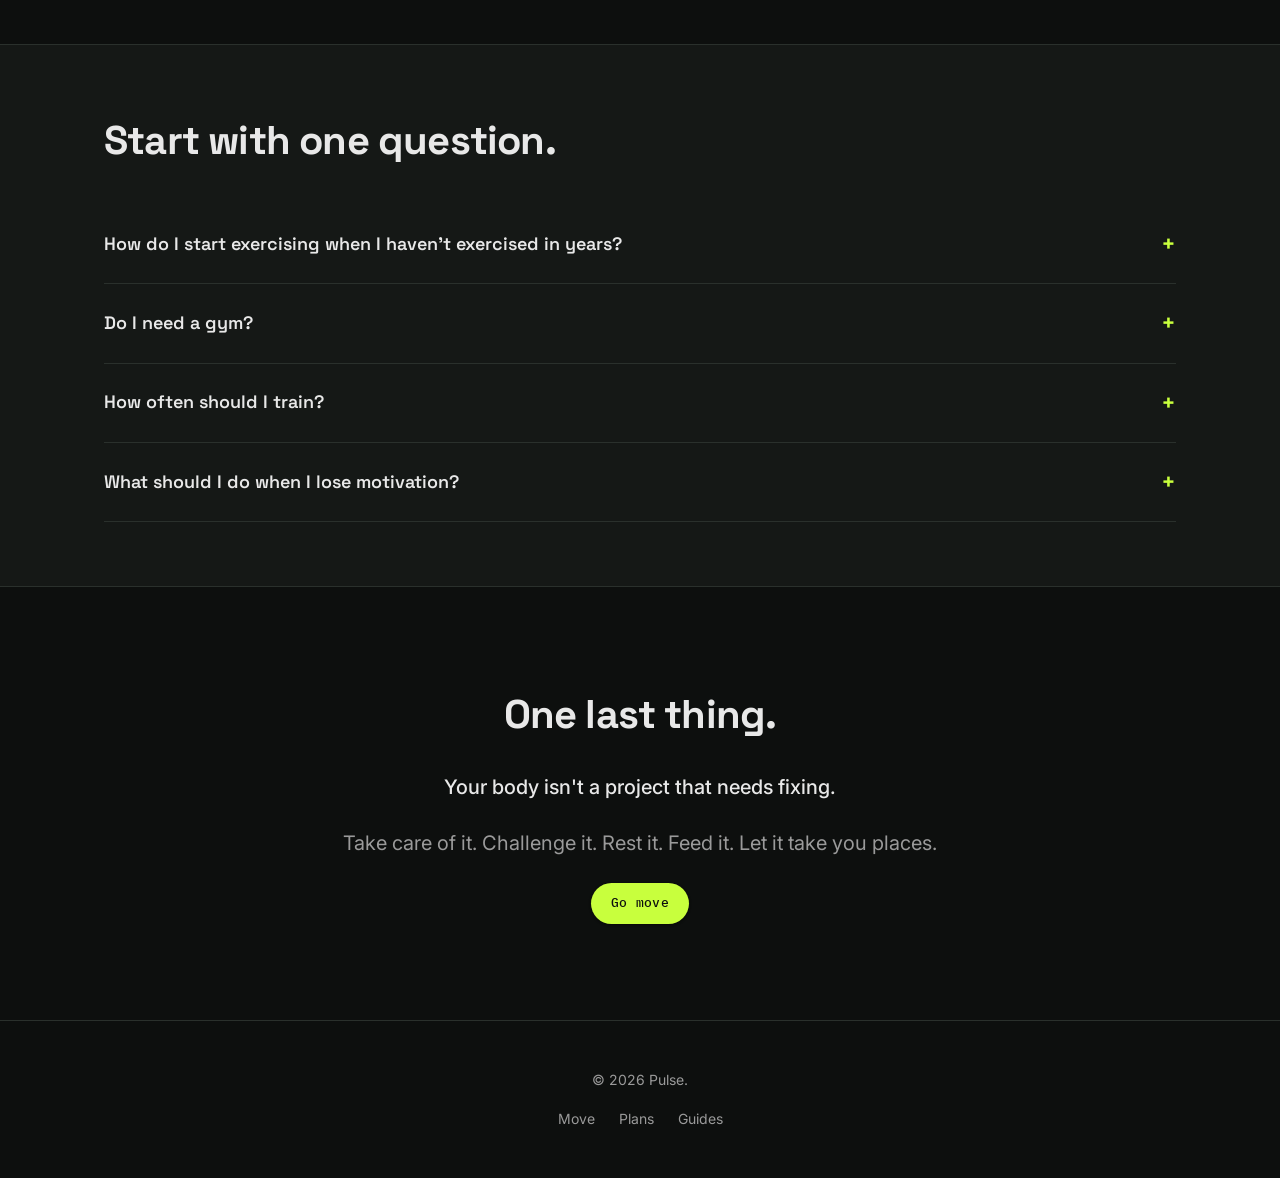
==== commit 9321ad19: "fix: median-page/" ====
--- a/median-page/guides.html
+++ b/median-page/guides.html
@@ -1,253 +1,292 @@
 <!doctype html>
 <html lang="en">
-  <head>
-    <meta charset="UTF-8" />
-    <meta name="viewport" content="width=device-width, initial-scale=1.0" />
-    <title>Guides — Pulse</title>
-    <link rel="preconnect" href="https://fonts.googleapis.com" />
-    <link rel="preconnect" href="https://fonts.gstatic.com" crossorigin />
-    <link
-      href="https://fonts.googleapis.com/css2?family=Space+Grotesk:wght@500;700&family=Inter:wght@400;500;600&family=IBM+Plex+Mono:wght@500&display=swap"
-      rel="stylesheet"
-    />
-    <link rel="stylesheet" href="styles.css" />
-  </head>
-  <body>
-    <header class="wrap">
-      <nav>
-        <a href="index.html">
-          <div class="logo">
-            <svg
-              width="20px"
-              height="20px"
-              viewBox="0 0 24 24"
-              xmlns="http://www.w3.org/2000/svg"
-              fill="none"
-            >
-              <path
-                stroke="#ffffff"
-                stroke-linecap="round"
-                stroke-linejoin="round"
-                stroke-width="2"
-                d="M3 12h4l3 7 4-14 3 7h4"
-              />
-            </svg>
-            Pulse
-          </div>
-        </a>
-
-        <button
-          class="menu-toggle"
-          aria-label="Toggle menu"
-          aria-expanded="false"
-        >
-          <span></span>
-          <span></span>
-          <span></span>
-        </button>
-
-        <div class="nav-links">
-          <a href="move.html">Move</a>
-          <a href="plans.html">Plans</a>
-          <a href="guides.html" aria-current="page">Guides</a>
-          <a href="plans.html" class="pill">Start moving</a>
+<head>
+<meta charset="utf-8" />
+<meta name="viewport" content="width=device-width, initial-scale=1, viewport-fit=cover" />
+<title>Guides — Pulse</title>
+<link rel="preconnect" href="https://fonts.googleapis.com" />
+<link rel="preconnect" href="https://fonts.gstatic.com" crossorigin />
+<link href="https://fonts.googleapis.com/css2?family=Space+Grotesk:wght@500;700&family=Inter:wght@400;500;600&family=IBM+Plex+Mono:wght@500&display=swap" rel="stylesheet" />
+<link rel="stylesheet" href="styles.css" />
+<style>
+  /* --- Guides Grid --- */
+  .guides-grid {
+    display: grid;
+    grid-template-columns: repeat(3, 1fr);
+    gap: 24px;
+    padding: 48px 0;
+  }
+  .guide-card {
+    background: var(--card);
+    border: 1px solid var(--border);
+    border-radius: 16px;
+    padding: 32px;
+    transition: transform 0.25s ease, box-shadow 0.25s ease, border-color 0.25s ease;
+    position: relative;
+    overflow: hidden;
+    display: flex;
+    flex-direction: column;
+  }
+  .guide-card::before {
+    content: '';
+    position: absolute;
+    top: 0;
+    left: 0;
+    right: 0;
+    height: 1px;
+    background: linear-gradient(90deg, transparent, var(--border-accent), transparent);
+    opacity: 0;
+    transition: opacity 0.25s ease;
+  }
+  .guide-card:hover::before { opacity: 1; }
+  .guide-card:hover { transform: translateY(-2px); box-shadow: var(--shadow-lg); }
+  .guide-card--featured { grid-column: span 2; }
+
+  .guide-card--movement { border-color: var(--card-movement-accent); }
+  .guide-card--movement:hover { box-shadow: var(--shadow-lg), 0 0 0 1px var(--card-movement-accent); }
+  .guide-card--movement .guide-card__category { color: var(--card-movement-accent); }
+  .guide-card--recovery { border-color: var(--card-recovery-accent); }
+  .guide-card--recovery:hover { box-shadow: var(--shadow-lg), 0 0 0 1px var(--card-recovery-accent); }
+  .guide-card--recovery .guide-card__category { color: var(--card-recovery-accent); }
+  .guide-card--food { border-color: var(--card-food-accent); }
+  .guide-card--food:hover { box-shadow: var(--shadow-lg), 0 0 0 1px var(--card-food-accent); }
+  .guide-card--food .guide-card__category { color: var(--card-food-accent); }
+  .guide-card--mind { border-color: var(--card-mind-accent); }
+  .guide-card--mind:hover { box-shadow: var(--shadow-lg), 0 0 0 1px var(--card-mind-accent); }
+  .guide-card--mind .guide-card__category { color: var(--card-mind-accent); }
+  .guide-card--strength { border-color: var(--card-strength-accent); }
+  .guide-card--strength:hover { box-shadow: var(--shadow-lg), 0 0 0 1px var(--card-strength-accent); }
+  .guide-card--strength .guide-card__category { color: var(--card-strength-accent); }
+  .guide-card--outdoors { border-color: var(--card-outdoors-accent); }
+  .guide-card--outdoors:hover { box-shadow: var(--shadow-lg), 0 0 0 1px var(--card-outdoors-accent); }
+  .guide-card--outdoors .guide-card__category { color: var(--card-outdoors-accent); }
+
+  .guide-card__category {
+    font-family: 'IBM Plex Mono', monospace;
+    font-size: 11px;
+    font-weight: 500;
+    letter-spacing: 0.08em;
+    text-transform: uppercase;
+    margin-bottom: 12px;
+    display: block;
+  }
+  .guide-card__title {
+    font-family: 'Space Grotesk', sans-serif;
+    font-size: 1.5rem;
+    font-weight: 700;
+    letter-spacing: -0.02em;
+    color: var(--ink);
+    margin-bottom: 12px;
+    line-height: 1.2;
+  }
+  .guide-card--featured .guide-card__title { font-size: clamp(1.5rem, 3vw, 2rem); }
+  .guide-card__excerpt { color: var(--muted); font-size: 15px; line-height: 1.6; margin-bottom: 16px; flex-grow: 1; }
+  .guide-card__meta { display: flex; justify-content: space-between; align-items: center; margin-top: auto; }
+  .guide-card__readtime { font-family: 'IBM Plex Mono', monospace; font-size: 12px; color: var(--muted); letter-spacing: 0.02em; }
+  .guide-card__link { color: var(--accent); text-decoration: none; font-size: 14px; font-weight: 500; transition: color 0.2s; }
+  .guide-card__link:hover { color: var(--accent-dim); }
+  .guide-card__link:focus-visible { outline: 2px solid var(--accent); outline-offset: 2px; }
+
+  /* --- FAQ Section --- */
+  .faq-section {
+    padding: 64px 0;
+    background: var(--surface);
+    border-top: 1px solid var(--border);
+    border-bottom: 1px solid var(--border);
+  }
+  .faq-section h2 {
+    font-family: 'Space Grotesk', sans-serif;
+    font-size: clamp(1.75rem, 4vw, 2.5rem);
+    font-weight: 700;
+    letter-spacing: -0.02em;
+    color: var(--ink);
+    margin-bottom: 32px;
+  }
+  .faq-item { border-bottom: 1px solid var(--border); }
+  .faq-item summary {
+    font-family: 'Space Grotesk', sans-serif;
+    font-size: 1.125rem;
+    font-weight: 600;
+    color: var(--ink);
+    padding: 20px 0;
+    cursor: pointer;
+    list-style: none;
+    display: flex;
+    justify-content: space-between;
+    align-items: center;
+    transition: color 0.2s;
+  }
+  .faq-item summary::-webkit-details-marker { display: none; }
+  .faq-item summary::after { content: '+'; font-size: 1.5rem; color: var(--accent); transition: transform 0.3s ease; }
+  .faq-item[open] summary::after { transform: rotate(45deg); }
+  .faq-item summary:hover { color: var(--accent); }
+  .faq-item__answer { padding: 0 0 20px; color: var(--muted); line-height: 1.6; }
+
+  /* --- Closing Section --- */
+  .closing-section { padding: 96px 0; text-align: center; }
+  .closing-section h2 {
+    font-family: 'Space Grotesk', sans-serif;
+    font-size: clamp(1.75rem, 4vw, 2.5rem);
+    font-weight: 700;
+    letter-spacing: -0.02em;
+    color: var(--ink);
+    margin-bottom: 24px;
+  }
+  .closing-section p {
+    color: var(--muted);
+    font-size: clamp(1rem, 2vw, 1.25rem);
+    max-width: 600px;
+    margin: 0 auto 24px;
+    line-height: 1.6;
+  }
+  .closing-section .highlight { color: var(--ink); font-weight: 500; }
+
+  /* --- Responsive (page-specific) --- */
+  @media (max-width: 1024px) {
+    .guides-grid { grid-template-columns: repeat(2, 1fr); }
+    .guide-card--featured { grid-column: span 2; }
+  }
+  @media (max-width: 768px) {
+    .guides-grid { grid-template-columns: 1fr; }
+    .guide-card--featured { grid-column: span 1; }
+    .faq-section, .closing-section { padding: 64px 0; }
+  }
+</style>
+</head>
+<body>
+  <div class="wrap">
+    <nav>
+      <a href="index.html">
+        <div class="logo">
+          <svg width="20px" height="20px" viewBox="0 0 24 24" xmlns="http://www.w3.org/2000/svg" fill="none">
+            <path stroke="#ffffff" stroke-linecap="round" stroke-linejoin="round" stroke-width="2" d="M3 12h4l3 7 4-14 3 7h4"/>
+          </svg>
+          Pulse
         </div>
-      </nav>
+      </a>
+      <button class="menu-toggle" aria-label="Toggle menu" aria-expanded="false">
+        <span></span><span></span><span></span>
+      </button>
+      <div class="nav-links" aria-hidden="true">
+        <a href="move.html">Move</a>
+        <a href="plans.html">Plans</a>
+        <a href="guides.html" aria-current="page">Guides</a>
+        <a href="plans.html" class="pill">Start moving</a>
+      </div>
+    </nav>
+  </div>
+
+  <main>
+    <header class="hero">
+      <div class="wrap">
+        <h1>Useful things nobody taught you about feeling good.</h1>
+        <p>Fitness advice is everywhere. Good information is harder to find. We collect practical ideas about movement, food, recovery, sleep, and the strange relationship between your body and your everyday life.</p>
+      </div>
     </header>
 
-    <main>
-      <section class="hero">
-        <div class="wrap">
-          <h1>Useful things nobody taught you about feeling good.</h1>
-          <p>
-            Fitness advice is everywhere. Good information is harder to find. We
-            collect practical ideas about movement, food, recovery, sleep, and
-            the strange relationship between your body and your everyday life.
-          </p>
-        </div>
-      </section>
-
-      <section class="wrap">
-        <div class="guides-grid">
-          <article class="guide-card guide-card--movement guide-card--featured">
-            <span class="guide-card__category">Movement</span>
-            <h2 class="guide-card__title">
-              Why walking might be the most underrated exercise.
-            </h2>
-            <p class="guide-card__excerpt">
-              You don't need to destroy yourself to become healthier. Here's
-              what happens when you make walking part of your day.
-            </p>
-            <div class="guide-card__meta">
-              <span class="guide-card__readtime">8 min read</span>
-              <a href="#" class="guide-card__link">Read the guide</a>
-            </div>
-          </article>
-
-          <article class="guide-card guide-card--recovery">
-            <span class="guide-card__category">Recovery</span>
-            <h2 class="guide-card__title">
-              You don't need more discipline. You might need more sleep.
-            </h2>
-            <p class="guide-card__excerpt">
-              Recovery isn't the part you do after the "real" workout. It is
-              part of the workout.
-            </p>
-            <div class="guide-card__meta">
-              <span class="guide-card__readtime">6 min read</span>
-              <a href="#" class="guide-card__link">Read the guide</a>
-            </div>
-          </article>
-
-          <article class="guide-card guide-card--food">
-            <span class="guide-card__category">Food</span>
-            <h2 class="guide-card__title">
-              Eat like a human, not a spreadsheet.
-            </h2>
-            <p class="guide-card__excerpt">
-              Forget obsessing over every number. Start by understanding what
-              your body actually needs from food.
-            </p>
-            <div class="guide-card__meta">
-              <span class="guide-card__readtime">10 min read</span>
-              <a href="#" class="guide-card__link">Read the guide</a>
-            </div>
-          </article>
-
-          <article class="guide-card guide-card--mind">
-            <span class="guide-card__category">Mind</span>
-            <h2 class="guide-card__title">
-              The five-minute rule for getting yourself moving.
-            </h2>
-            <p class="guide-card__excerpt">
-              Motivation is unreliable. Making the first step ridiculously small
-              is surprisingly powerful.
-            </p>
-            <div class="guide-card__meta">
-              <span class="guide-card__readtime">5 min read</span>
-              <a href="#" class="guide-card__link">Read the guide</a>
-            </div>
-          </article>
-
-          <article class="guide-card guide-card--strength">
-            <span class="guide-card__category">Strength</span>
-            <h2 class="guide-card__title">Strong enough for what?</h2>
-            <p class="guide-card__excerpt">
-              Strength isn't just about lifting heavier things. It's about
-              making ordinary life feel easier.
-            </p>
-            <div class="guide-card__meta">
-              <span class="guide-card__readtime">7 min read</span>
-              <a href="#" class="guide-card__link">Read the guide</a>
-            </div>
-          </article>
-
-          <article class="guide-card guide-card--outdoors">
-            <span class="guide-card__category">Outdoors</span>
-            <h2 class="guide-card__title">
-              Your next workout might be outside the door.
-            </h2>
-            <p class="guide-card__excerpt">
-              Parks, hills, stairs, beaches, streets and open spaces can turn
-              movement into something you actually look forward to.
-            </p>
-            <div class="guide-card__meta">
-              <span class="guide-card__readtime">9 min read</span>
-              <a href="#" class="guide-card__link">Read the guide</a>
-            </div>
-          </article>
-        </div>
-      </section>
-
-      <section class="faq-section">
-        <div class="wrap">
-          <h2>Start with one question.</h2>
-
-          <details class="faq-item">
-            <summary>
-              How do I start exercising when I haven't exercised in years?
-            </summary>
-            <p class="faq-item__answer">
-              Start smaller than you think you need to. Walk, stretch, explore
-              basic movements, and gradually increase the amount of activity
-              your body can comfortably handle.
-            </p>
-          </details>
-
-          <details class="faq-item">
-            <summary>Do I need a gym?</summary>
-            <p class="faq-item__answer">
-              No. A gym can be useful, but strength, mobility, endurance, and
-              general movement can be developed in many different environments.
-            </p>
-          </details>
-
-          <details class="faq-item">
-            <summary>How often should I train?</summary>
-            <p class="faq-item__answer">
-              There isn't one schedule that works for everyone. Your available
-              time, experience, goals, recovery, and current fitness level all
-              matter.
-            </p>
-          </details>
-
-          <details class="faq-item">
-            <summary>What should I do when I lose motivation?</summary>
-            <p class="faq-item__answer">
-              Make the next action smaller. Put on your shoes. Walk for five
-              minutes. Stretch while listening to a song. You don't have to feel
-              motivated before you begin.
-            </p>
-          </details>
-        </div>
-      </section>
-
-      <section class="closing-section">
-        <div class="wrap">
-          <h2>One last thing.</h2>
-          <p class="highlight">Your body isn't a project that needs fixing.</p>
-          <p>
-            Take care of it. Challenge it. Rest it. Feed it. Let it take you
-            places.
-          </p>
-
-          <a href="move.html" class="pill">Go move</a>
-        </div>
-      </section>
-    </main>
-
-    <footer class="wrap">
+    <section class="wrap">
+      <div class="guides-grid">
+        <article class="guide-card guide-card--movement guide-card--featured">
+          <span class="guide-card__category">Movement</span>
+          <h2 class="guide-card__title">Why walking might be the most underrated exercise.</h2>
+          <p class="guide-card__excerpt">You don't need to destroy yourself to become healthier. Here's what happens when you make walking part of your day.</p>
+          <div class="guide-card__meta">
+            <span class="guide-card__readtime">8 min read</span>
+            <a href="#" class="guide-card__link">Read the guide</a>
+          </div>
+        </article>
+        <article class="guide-card guide-card--recovery">
+          <span class="guide-card__category">Recovery</span>
+          <h2 class="guide-card__title">You don't need more discipline. You might need more sleep.</h2>
+          <p class="guide-card__excerpt">Recovery isn't the part you do after the "real" workout. It is part of the workout.</p>
+          <div class="guide-card__meta">
+            <span class="guide-card__readtime">6 min read</span>
+            <a href="#" class="guide-card__link">Read the guide</a>
+          </div>
+        </article>
+        <article class="guide-card guide-card--food">
+          <span class="guide-card__category">Food</span>
+          <h2 class="guide-card__title">Eat like a human, not a spreadsheet.</h2>
+          <p class="guide-card__excerpt">Forget obsessing over every number. Start by understanding what your body actually needs from food.</p>
+          <div class="guide-card__meta">
+            <span class="guide-card__readtime">10 min read</span>
+            <a href="#" class="guide-card__link">Read the guide</a>
+          </div>
+        </article>
+        <article class="guide-card guide-card--mind">
+          <span class="guide-card__category">Mind</span>
+          <h2 class="guide-card__title">The five-minute rule for getting yourself moving.</h2>
+          <p class="guide-card__excerpt">Motivation is unreliable. Making the first step ridiculously small is surprisingly powerful.</p>
+          <div class="guide-card__meta">
+            <span class="guide-card__readtime">5 min read</span>
+            <a href="#" class="guide-card__link">Read the guide</a>
+          </div>
+        </article>
+        <article class="guide-card guide-card--strength">
+          <span class="guide-card__category">Strength</span>
+          <h2 class="guide-card__title">Strong enough for what?</h2>
+          <p class="guide-card__excerpt">Strength isn't just about lifting heavier things. It's about making ordinary life feel easier.</p>
+          <div class="guide-card__meta">
+            <span class="guide-card__readtime">7 min read</span>
+            <a href="#" class="guide-card__link">Read the guide</a>
+          </div>
+        </article>
+        <article class="guide-card guide-card--outdoors">
+          <span class="guide-card__category">Outdoors</span>
+          <h2 class="guide-card__title">Your next workout might be outside the door.</h2>
+          <p class="guide-card__excerpt">Parks, hills, stairs, beaches, streets and open spaces can turn movement into something you actually look forward to.</p>
+          <div class="guide-card__meta">
+            <span class="guide-card__readtime">9 min read</span>
+            <a href="#" class="guide-card__link">Read the guide</a>
+          </div>
+        </article>
+      </div>
+    </section>
+
+    <section class="faq-section">
+      <div class="wrap">
+        <h2>Start with one question.</h2>
+        <details class="faq-item">
+          <summary>How do I start exercising when I haven't exercised in years?</summary>
+          <p class="faq-item__answer">Start smaller than you think you need to. Walk, stretch, explore basic movements, and gradually increase the amount of activity your body can comfortably handle.</p>
+        </details>
+        <details class="faq-item">
+          <summary>Do I need a gym?</summary>
+          <p class="faq-item__answer">No. A gym can be useful, but strength, mobility, endurance, and general movement can be developed in many different environments.</p>
+        </details>
+        <details class="faq-item">
+          <summary>How often should I train?</summary>
+          <p class="faq-item__answer">There isn't one schedule that works for everyone. Your available time, experience, goals, recovery, and current fitness level all matter.</p>
+        </details>
+        <details class="faq-item">
+          <summary>What should I do when I lose motivation?</summary>
+          <p class="faq-item__answer">Make the next action smaller. Put on your shoes. Walk for five minutes. Stretch while listening to a song. You don't have to feel motivated before you begin.</p>
+        </details>
+      </div>
+    </section>
+
+    <section class="closing-section">
+      <div class="wrap">
+        <h2>One last thing.</h2>
+        <p class="highlight">Your body isn't a project that needs fixing.</p>
+        <p>Take care of it. Challenge it. Rest it. Feed it. Let it take you places.</p>
+        <a href="move.html" class="pill">Go move</a>
+      </div>
+    </section>
+  </main>
+
+  <footer>
+    <div class="wrap">
       <p>&copy; 2026 Pulse.</p>
       <nav>
         <a href="move.html">Move</a>
         <a href="plans.html">Plans</a>
         <a href="guides.html">Guides</a>
       </nav>
-    </footer>
-
-    <script>
-      const toggle = document.querySelector(".menu-toggle");
-      const navLinks = document.querySelector(".nav-links");
-
-      toggle.addEventListener("click", () => {
-        const isOpen = toggle.getAttribute("aria-expanded") === "true";
-        toggle.setAttribute("aria-expanded", !isOpen);
-        navLinks.classList.toggle("open");
-      });
-
-      document.addEventListener("click", (e) => {
-        if (!toggle.contains(e.target) && !navLinks.contains(e.target)) {
-          toggle.setAttribute("aria-expanded", "false");
-          navLinks.classList.remove("open");
-        }
-      });
-
-      document.addEventListener("keydown", (e) => {
-        if (e.key === "Escape") {
-          toggle.setAttribute("aria-expanded", "false");
-          navLinks.classList.remove("open");
-        }
-      });
-    </script>
-  </body>
+    </div>
+  </footer>
+
+  <div class="nav-overlay" aria-hidden="true"></div>
+  <script src="mobile-nav.js"></script>
+</body>
 </html>
--- a/median-page/styles.css
+++ b/median-page/styles.css
@@ -1,4 +1,8 @@
-/* Pulse Design System - Shared Styles */
+/* ============================================
+   Pulse Design System — Single Source of Truth
+   ============================================ */
+
+/* --- Design Tokens (Dark Theme) --- */
 :root {
   --bg: #0d0f0e;
   --bg-hero: linear-gradient(160deg, #0d0f0e 0%, #151816 40%, #0d0f0e 100%);
@@ -31,8 +35,10 @@
   --section-divider: linear-gradient(90deg, transparent, rgba(200, 255, 61, 0.12), transparent);
 }
 
+/* --- Reset --- */
 *, *::before, *::after { box-sizing: border-box; margin: 0; padding: 0; }
 
+/* --- Base --- */
 body {
   font-family: 'Inter', -apple-system, system-ui, sans-serif;
   background: var(--bg);
@@ -65,6 +71,7 @@
 nav a[aria-current="page"] { color: var(--ink); }
 nav a[aria-current="page"]::after { width: 100%; }
 
+/* --- Hamburger Toggle --- */
 .menu-toggle {
   display: none;
   background: none;
@@ -90,6 +97,19 @@
 .menu-toggle[aria-expanded="true"] span:nth-child(2) { opacity: 0; }
 .menu-toggle[aria-expanded="true"] span:nth-child(3) { transform: translateY(-7px) rotate(-45deg); }
 
+/* --- Nav Overlay --- */
+.nav-overlay {
+  position: fixed;
+  inset: 0;
+  background: rgba(0,0,0,0.6);
+  z-index: 98;
+  opacity: 0;
+  pointer-events: none;
+  transition: opacity 0.3s ease;
+}
+.nav-overlay[aria-hidden="false"] { opacity: 1; pointer-events: auto; }
+
+/* --- Pill CTA --- */
 .pill {
   background: var(--accent);
   color: #0d0f0e;
@@ -151,14 +171,7 @@
 }
 .hero p { font-size: clamp(1rem, 2vw, 1.25rem); color: var(--muted); max-width: 560px; margin: 0 auto 32px; line-height: 1.5; }
 
-/* --- Bento Grid --- */
-.features {
-  display: grid;
-  grid-template-columns: repeat(4, 1fr);
-  grid-template-rows: auto auto;
-  gap: 24px;
-  padding: 64px 0 80px;
-}
+/* --- Card Base --- */
 .card {
   background: var(--card);
   border: 1px solid var(--border);
@@ -180,18 +193,7 @@
   transition: opacity 0.25s ease;
 }
 .card:hover::before { opacity: 1; }
-
-/* Bento: speed card spans 2 cols */
-.card--speed { grid-column: span 2; text-align: left; }
-/* Bento: secure card is tall */
-.card--secure { grid-row: span 2; display: flex; flex-direction: column; justify-content: center; }
-/* Bento: scale card spans 2 cols */
-.card--scale { grid-column: span 2; text-align: left; }
-
 .card:hover { transform: translateY(-2px); box-shadow: var(--shadow-lg); }
-.card--speed:hover { border-color: var(--card-speed-accent); box-shadow: var(--shadow-lg), 0 0 0 1px var(--card-speed-accent); }
-.card--secure:hover { border-color: var(--card-secure-accent); box-shadow: var(--shadow-lg), 0 0 0 1px var(--card-secure-accent); }
-.card--scale:hover { border-color: var(--card-scale-accent); box-shadow: var(--shadow-lg), 0 0 0 1px var(--card-scale-accent); }
 
 .card .icon {
   width: 48px;
@@ -203,18 +205,10 @@
   margin-bottom: 16px;
   transition: transform 0.25s ease;
 }
-.card:not(.card--speed):not(.card--scale) .icon { margin: 0 auto 16px; }
 .card:hover .icon { transform: scale(1.05); }
-.card--speed .icon { background: rgba(52, 211, 153, 0.12); border: 1px solid rgba(52, 211, 153, 0.2); }
-.card--secure .icon { background: rgba(96, 165, 250, 0.12); border: 1px solid rgba(96, 165, 250, 0.2); }
-.card--scale .icon { background: rgba(244, 114, 182, 0.12); border: 1px solid rgba(244, 114, 182, 0.2); }
-
 .card .icon svg { width: 24px; height: 24px; }
 
 .card h2 { font-size: 18px; font-weight: 600; margin-bottom: 8px; color: var(--ink); transition: color 0.2s; }
-.card--speed:hover h2 { color: var(--card-speed-accent); }
-.card--secure:hover h2 { color: var(--card-secure-accent); }
-.card--scale:hover h2 { color: var(--card-scale-accent); }
 .card p { color: var(--muted); font-size: 15px; line-height: 1.6; }
 
 .card .label {
@@ -228,213 +222,6 @@
   display: block;
 }
 
-/* --- Guides Page Specific --- */
-.guides-grid {
-  display: grid;
-  grid-template-columns: repeat(3, 1fr);
-  gap: 24px;
-  padding: 48px 0;
-}
-
-.guide-card {
-  background: var(--card);
-  border: 1px solid var(--border);
-  border-radius: 16px;
-  padding: 32px;
-  transition: transform 0.25s ease, box-shadow 0.25s ease, border-color 0.25s ease;
-  position: relative;
-  overflow: hidden;
-  display: flex;
-  flex-direction: column;
-}
-
-.guide-card::before {
-  content: '';
-  position: absolute;
-  top: 0;
-  left: 0;
-  right: 0;
-  height: 1px;
-  background: linear-gradient(90deg, transparent, var(--border-accent), transparent);
-  opacity: 0;
-  transition: opacity 0.25s ease;
-}
-
-.guide-card:hover::before { opacity: 1; }
-.guide-card:hover { transform: translateY(-2px); box-shadow: var(--shadow-lg); }
-
-/* Featured card spans 2 columns */
-.guide-card--featured { grid-column: span 2; }
-
-/* Category-specific accent colors */
-.guide-card--movement { border-color: var(--card-movement-accent); }
-.guide-card--movement:hover { box-shadow: var(--shadow-lg), 0 0 0 1px var(--card-movement-accent); }
-.guide-card--movement .guide-card__category { color: var(--card-movement-accent); }
-
-.guide-card--recovery { border-color: var(--card-recovery-accent); }
-.guide-card--recovery:hover { box-shadow: var(--shadow-lg), 0 0 0 1px var(--card-recovery-accent); }
-.guide-card--recovery .guide-card__category { color: var(--card-recovery-accent); }
-
-.guide-card--food { border-color: var(--card-food-accent); }
-.guide-card--food:hover { box-shadow: var(--shadow-lg), 0 0 0 1px var(--card-food-accent); }
-.guide-card--food .guide-card__category { color: var(--card-food-accent); }
-
-.guide-card--mind { border-color: var(--card-mind-accent); }
-.guide-card--mind:hover { box-shadow: var(--shadow-lg), 0 0 0 1px var(--card-mind-accent); }
-.guide-card--mind .guide-card__category { color: var(--card-mind-accent); }
-
-.guide-card--strength { border-color: var(--card-strength-accent); }
-.guide-card--strength:hover { box-shadow: var(--shadow-lg), 0 0 0 1px var(--card-strength-accent); }
-.guide-card--strength .guide-card__category { color: var(--card-strength-accent); }
-
-.guide-card--outdoors { border-color: var(--card-outdoors-accent); }
-.guide-card--outdoors:hover { box-shadow: var(--shadow-lg), 0 0 0 1px var(--card-outdoors-accent); }
-.guide-card--outdoors .guide-card__category { color: var(--card-outdoors-accent); }
-
-.guide-card__category {
-  font-family: 'IBM Plex Mono', monospace;
-  font-size: 11px;
-  font-weight: 500;
-  letter-spacing: 0.08em;
-  text-transform: uppercase;
-  margin-bottom: 12px;
-  display: block;
-}
-
-.guide-card__title {
-  font-family: 'Space Grotesk', sans-serif;
-  font-size: 1.5rem;
-  font-weight: 700;
-  letter-spacing: -0.02em;
-  color: var(--ink);
-  margin-bottom: 12px;
-  line-height: 1.2;
-}
-
-.guide-card--featured .guide-card__title {
-  font-size: clamp(1.5rem, 3vw, 2rem);
-}
-
-.guide-card__excerpt {
-  color: var(--muted);
-  font-size: 15px;
-  line-height: 1.6;
-  margin-bottom: 16px;
-  flex-grow: 1;
-}
-
-.guide-card__meta {
-  display: flex;
-  justify-content: space-between;
-  align-items: center;
-  margin-top: auto;
-}
-
-.guide-card__readtime {
-  font-family: 'IBM Plex Mono', monospace;
-  font-size: 12px;
-  color: var(--muted);
-  letter-spacing: 0.02em;
-}
-
-.guide-card__link {
-  color: var(--accent);
-  text-decoration: none;
-  font-size: 14px;
-  font-weight: 500;
-  transition: color 0.2s;
-}
-
-.guide-card__link:hover { color: var(--accent-dim); }
-.guide-card__link:focus-visible {
-  outline: 2px solid var(--accent);
-  outline-offset: 2px;
-}
-
-/* --- FAQ Section --- */
-.faq-section {
-  padding: 64px 0;
-  background: var(--surface);
-  border-top: 1px solid var(--border);
-  border-bottom: 1px solid var(--border);
-}
-
-.faq-section h2 {
-  font-family: 'Space Grotesk', sans-serif;
-  font-size: clamp(1.75rem, 4vw, 2.5rem);
-  font-weight: 700;
-  letter-spacing: -0.02em;
-  color: var(--ink);
-  margin-bottom: 32px;
-}
-
-.faq-item {
-  border-bottom: 1px solid var(--border);
-}
-
-.faq-item summary {
-  font-family: 'Space Grotesk', sans-serif;
-  font-size: 1.125rem;
-  font-weight: 600;
-  color: var(--ink);
-  padding: 20px 0;
-  cursor: pointer;
-  list-style: none;
-  display: flex;
-  justify-content: space-between;
-  align-items: center;
-  transition: color 0.2s;
-}
-
-.faq-item summary::-webkit-details-marker { display: none; }
-
-.faq-item summary::after {
-  content: '+';
-  font-size: 1.5rem;
-  color: var(--accent);
-  transition: transform 0.3s ease;
-}
-
-.faq-item[open] summary::after {
-  transform: rotate(45deg);
-}
-
-.faq-item summary:hover { color: var(--accent); }
-
-.faq-item__answer {
-  padding: 0 0 20px;
-  color: var(--muted);
-  line-height: 1.6;
-}
-
-/* --- Closing Section --- */
-.closing-section {
-  padding: 96px 0;
-  text-align: center;
-}
-
-.closing-section h2 {
-  font-family: 'Space Grotesk', sans-serif;
-  font-size: clamp(1.75rem, 4vw, 2.5rem);
-  font-weight: 700;
-  letter-spacing: -0.02em;
-  color: var(--ink);
-  margin-bottom: 24px;
-}
-
-.closing-section p {
-  color: var(--muted);
-  font-size: clamp(1rem, 2vw, 1.25rem);
-  max-width: 600px;
-  margin: 0 auto 24px;
-  line-height: 1.6;
-}
-
-.closing-section .highlight {
-  color: var(--ink);
-  font-weight: 500;
-}
-
 /* --- Footer --- */
 footer {
   text-align: center;
@@ -443,24 +230,127 @@
   font-size: 14px;
   border-top: 1px solid var(--border);
 }
-
+footer p { margin-bottom: 16px; }
 footer nav {
   display: flex;
   justify-content: center;
   gap: 24px;
-  padding: 16px 0 0;
-}
-
+  padding: 0;
+}
 footer nav a {
   color: var(--muted);
+  text-decoration: none;
   font-size: 14px;
-}
-
-footer nav a:hover {
-  color: var(--ink);
-}
-
-/* --- Accessibility --- */
+  transition: color 0.2s;
+}
+footer nav a:hover { color: var(--ink); }
+
+/* --- Animations --- */
+@keyframes fadeUp {
+  from { opacity: 0; transform: translateY(20px); }
+  to { opacity: 1; transform: translateY(0); }
+}
+
+/* ============================================
+   RESPONSIVE — Standardized Breakpoints
+   1024px (tablet) / 768px (mobile) / 480px (small)
+   ============================================ */
+
+/* --- Tablet (max-width: 1024px) --- */
+@media (max-width: 1024px) {
+  .features { grid-template-columns: repeat(2, 1fr); }
+  .card--speed { grid-column: span 2; }
+  .card--secure { grid-row: span 1; }
+  .card--scale { grid-column: span 2; }
+  .guides-grid { grid-template-columns: repeat(2, 1fr); }
+  .guide-card--featured { grid-column: span 2; }
+}
+
+/* --- Mobile (max-width: 768px) --- */
+@media (max-width: 768px) {
+  body { padding-top: env(safe-area-inset-top); padding-bottom: env(safe-area-inset-bottom); }
+
+  /* Mobile nav panel */
+  .menu-toggle { display: flex; }
+  .nav-links {
+    position: fixed;
+    top: 0;
+    right: 0;
+    bottom: 0;
+    width: min(320px, 85vw);
+    background: var(--surface);
+    border-left: 1px solid var(--border);
+    flex-direction: column;
+    align-items: flex-start;
+    padding: 80px 32px 32px;
+    gap: 8px;
+    box-shadow: var(--shadow-lg);
+    transform: translateX(100%);
+    transition: transform 0.3s ease;
+    z-index: 99;
+  }
+  .nav-links[aria-hidden="false"] { transform: translateX(0); }
+  nav a {
+    font-size: 18px;
+    padding: 12px 0;
+    width: 100%;
+    min-height: 44px;
+    display: flex;
+    align-items: center;
+  }
+  nav a:not(.pill)::after { display: none; }
+  .nav-links .pill {
+    margin-top: 16px;
+    width: 100%;
+    text-align: center;
+    padding: 14px 24px;
+    min-height: 48px;
+    display: flex;
+    align-items: center;
+    justify-content: center;
+  }
+
+  /* Grids */
+  .features { grid-template-columns: 1fr; padding: 48px 0; }
+  .card--speed, .card--scale { grid-column: span 1; text-align: center; }
+  .card--secure { grid-row: span 1; }
+  .card:not(.card--speed):not(.card--scale) .icon { margin: 0 auto 16px; }
+  .card { padding: 28px; }
+  .guides-grid { grid-template-columns: 1fr; }
+  .guide-card--featured { grid-column: span 1; }
+
+  /* Hero */
+  .hero { padding: 72px 0 56px; }
+  .hero h1 { margin: 12px 0; }
+  .hero p { margin-bottom: 24px; }
+}
+
+/* --- Small phones (max-width: 480px) --- */
+@media (max-width: 480px) {
+  .wrap { padding: 0 16px; }
+  .hero { padding: 56px 0 40px; }
+  .hero p { font-size: 16px; }
+  .card { padding: 24px; }
+}
+
+/* --- Touch: coarse pointer adjustments --- */
+@media (pointer: coarse) {
+  nav a:not(.pill) { padding: 10px 0; min-height: 44px; display: flex; align-items: center; }
+  .pill { padding: 12px 24px; min-height: 44px; display: inline-flex; align-items: center; justify-content: center; }
+}
+
+/* --- Hover-capable devices --- */
+@media (hover: hover) and (pointer: fine) {
+  .card:hover { transform: translateY(-2px); box-shadow: var(--shadow-lg); }
+}
+@media (hover: none) {
+  .card:hover { transform: none; box-shadow: none; }
+  .card:active { transform: scale(0.98); }
+}
+
+/* ============================================
+   ACCESSIBILITY
+   ============================================ */
 @media (prefers-reduced-motion: reduce) {
   *, *::before, *::after {
     animation-duration: 0.01ms !important;
@@ -473,39 +363,3 @@
   outline: 2px solid var(--accent);
   outline-offset: 2px;
 }
-
-/* --- Responsive --- */
-@media (max-width: 1023px) {
-  .features { grid-template-columns: repeat(2, 1fr); }
-  .card--speed { grid-column: span 2; }
-  .card--secure { grid-row: span 1; }
-  .card--scale { grid-column: span 2; }
-  .guides-grid { grid-template-columns: repeat(2, 1fr); }
-  .guide-card--featured { grid-column: span 2; }
-}
-
-@media (max-width: 767px) {
-  body { padding-top: env(safe-area-inset-top); padding-bottom: env(safe-area-inset-bottom); }
-  .menu-toggle { display: flex; }
-  .nav-links {
-    position: fixed;
-    top: 0;
-    right: -100%;
-    width: 280px;
-    height: 100vh;
-    background: var(--surface);
-    flex-direction: column;
-    align-items: flex-start;
-    padding: 80px 32px 32px;
-    gap: 24px;
-    transition: right 0.3s ease;
-    box-shadow: var(--shadow-lg);
-  }
-  .nav-links.open { right: 0; }
-  .nav-links a { font-size: 18px; }
-  .features { grid-template-columns: 1fr; padding: 48px 0; }
-  .card--speed, .card--scale { grid-column: span 1; }
-  .guides-grid { grid-template-columns: 1fr; }
-  .guide-card--featured { grid-column: span 1; }
-  .hero { padding: 72px 0 56px; }
-}
